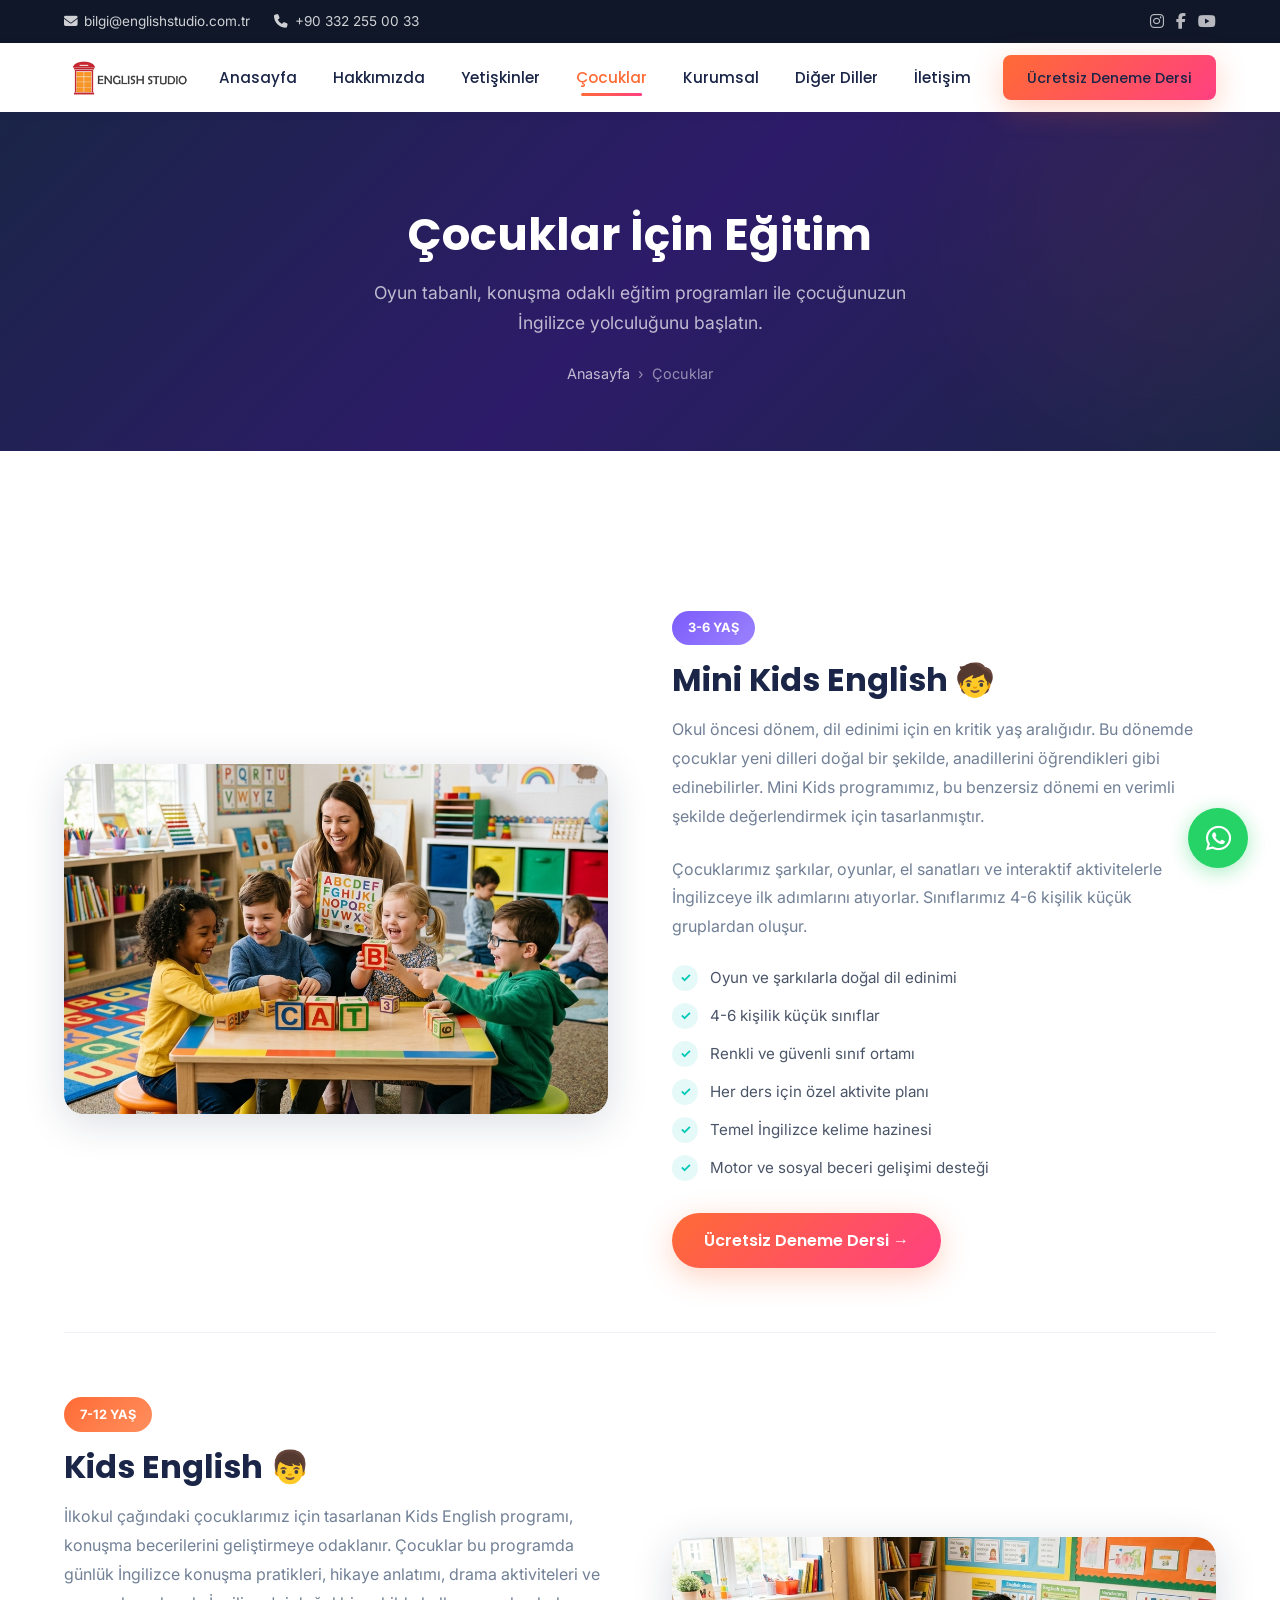
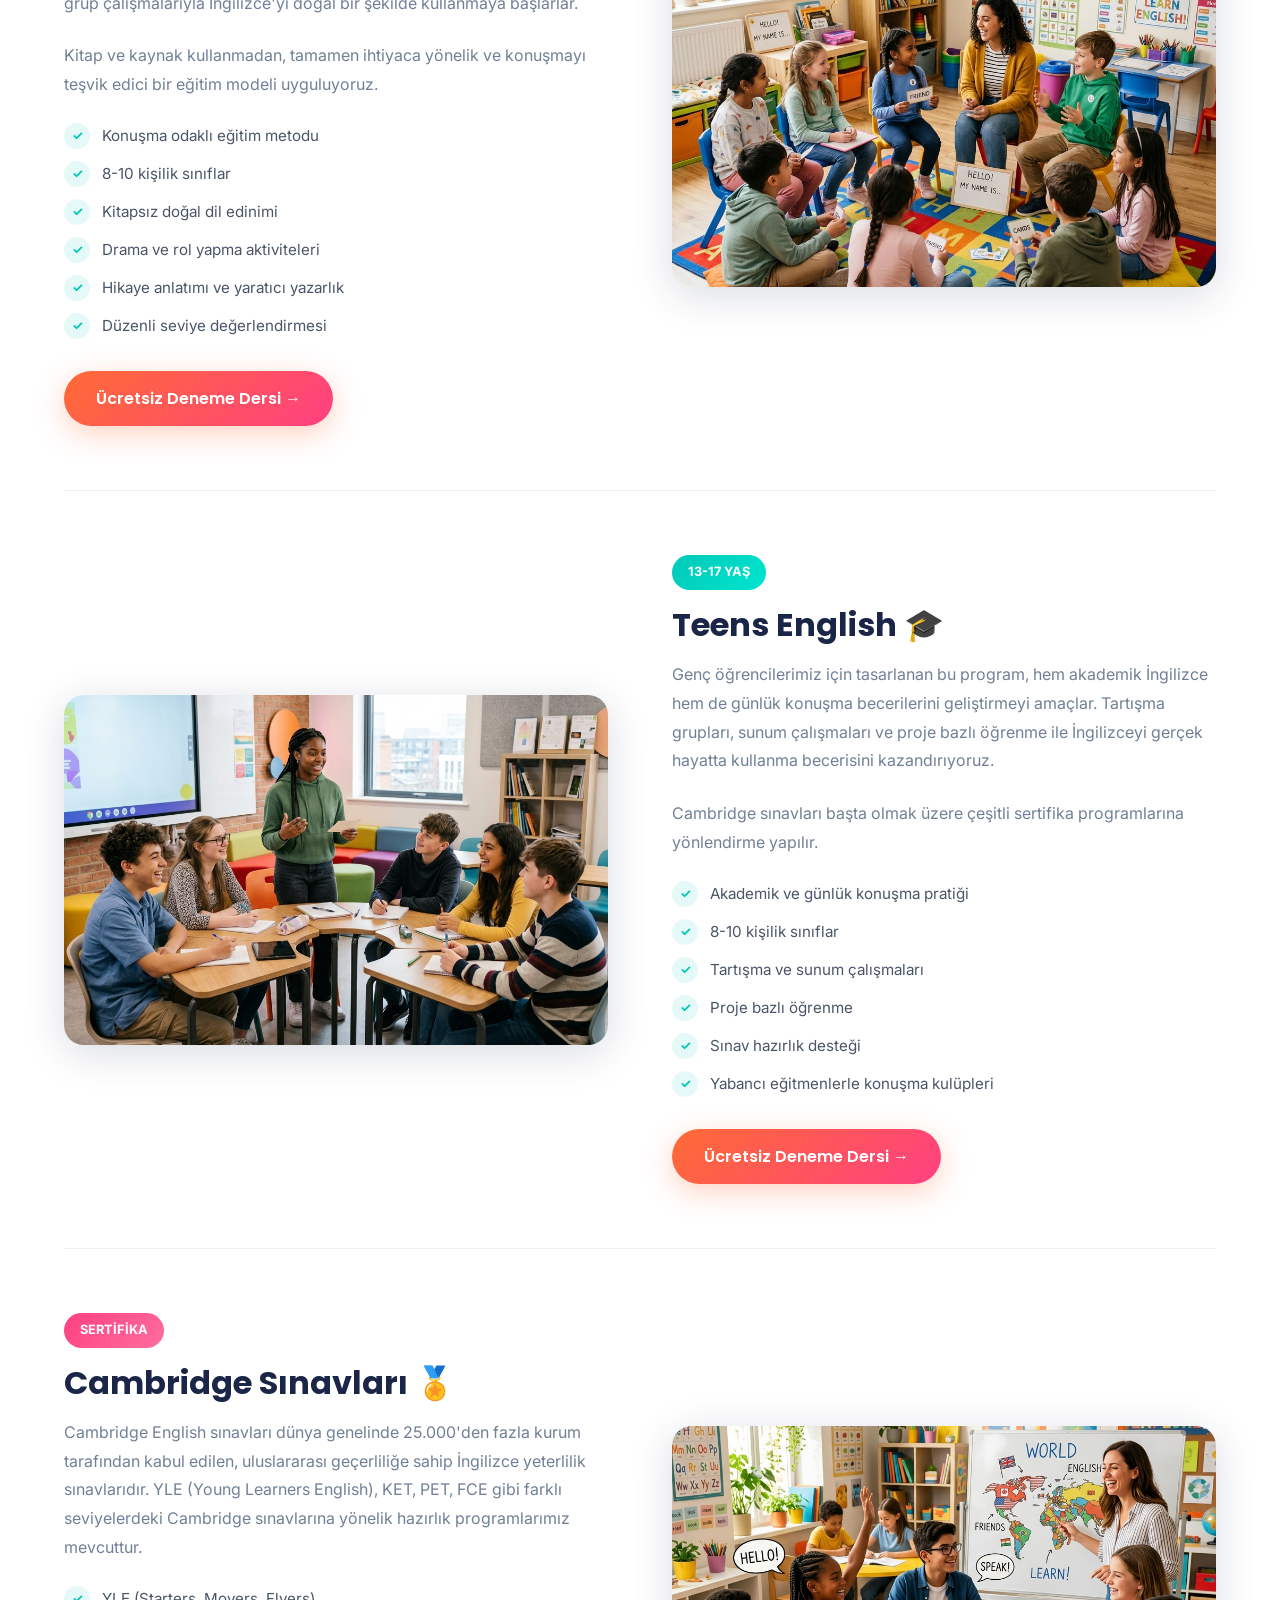
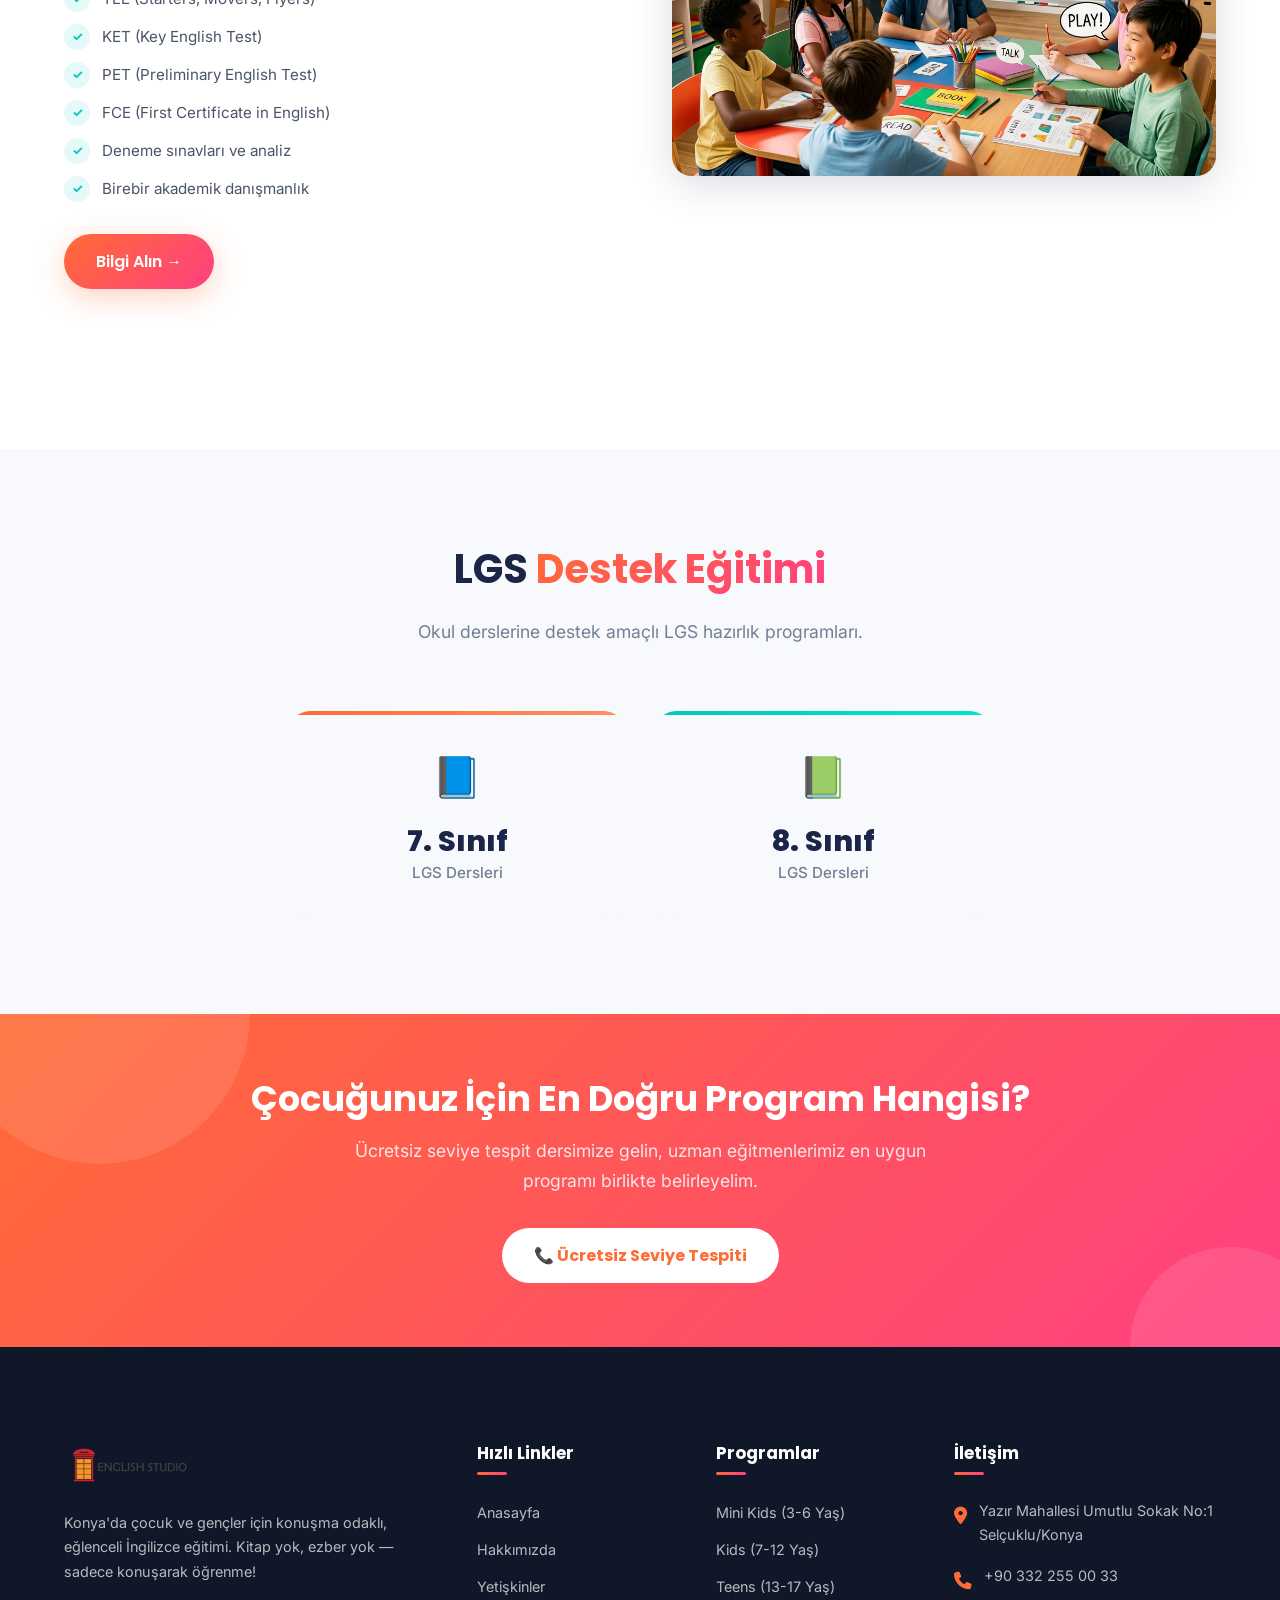
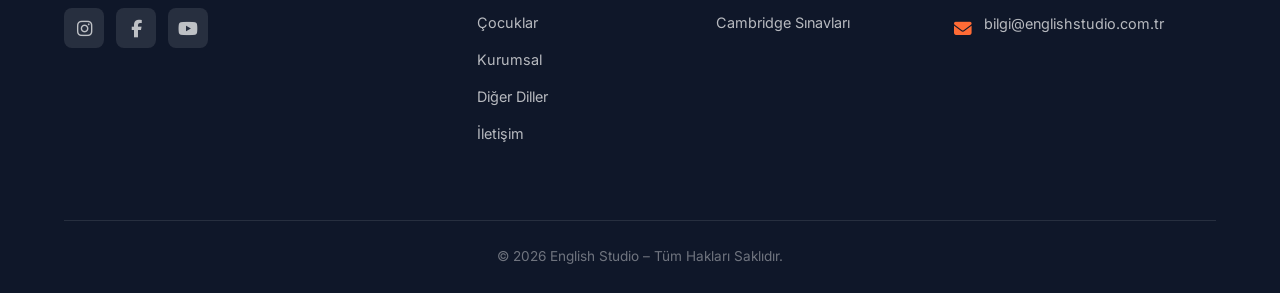
==== cocuklar.html @ 94b9f96e "Add files via upload" ====
﻿<!DOCTYPE html>
<html lang="tr">
<head>
  <meta charset="UTF-8">
  <meta name="viewport" content="width=device-width, initial-scale=1.0">
  <title>Çocuklar İçin Eğitim – English Studio Konya</title>
  <meta name="description" content="English Studio Konya çocuklar için İngilizce eğitim programları. 3-6 yaş okul öncesi, 7-12 yaş çocuk, 13-17 yaş genç İngilizce kursları, Cambridge sınav hazırlık ve LGS destek eğitimi.">
  <meta name="keywords" content="çocuklar için İngilizce Konya, çocuk İngilizce kursu, okul öncesi İngilizce, genç İngilizce eğitimi, Cambridge sınavları Konya, LGS İngilizce">
  <meta property="og:title" content="Çocuklar İçin Eğitim – English Studio Konya">
  <meta property="og:description" content="Oyun tabanlı, konuşma odaklı eğitim programları ile çocuğunuzun İngilizce yolculuğunu başlatın.">
  <meta property="og:type" content="website">
  <link rel="stylesheet" href="style.css">
  <link rel="stylesheet" href="https://cdnjs.cloudflare.com/ajax/libs/font-awesome/6.5.1/css/all.min.css">
</head>
<body>

  <!-- Top Bar -->
  <div class="top-bar">
    <div class="container">
      <div class="top-bar-left">
        <a href="mailto:bilgi@englishstudio.com.tr"><i class="fas fa-envelope"></i> bilgi@englishstudio.com.tr</a>
        <a href="tel:+903322550033"><i class="fas fa-phone"></i> +90 332 255 00 33</a>
      </div>
      <div class="top-bar-social">
        <a href="https://www.instagram.com/englishstudio_konya/" target="_blank" aria-label="Instagram"><i class="fab fa-instagram"></i></a>
        <a href="https://www.facebook.com/englishstudiokonya" target="_blank" aria-label="Facebook"><i class="fab fa-facebook-f"></i></a>
        <a href="https://www.youtube.com/channel/UCMOJw0K4Q54VgSLETgDLJhQ" target="_blank" aria-label="YouTube"><i class="fab fa-youtube"></i></a>
      </div>
    </div>
  </div>

  <!-- Header -->
  <header class="header" id="header">
    <div class="container">
      <nav class="nav">
        <a href="index.html" class="logo">
          <img src="images/logo.png" alt="English Studio Logo" class="logo-icon">
          <div class="logo-text">
            <span class="brand">English Studio</span>
            <span class="tagline">Language Academy</span>
          </div>
        </a>

        <div class="nav-links" id="navLinks">
          <a href="index.html">Anasayfa</a>
          <a href="hakkimizda.html">Hakkımızda</a>
          <a href="yetiskinler.html">Yetişkinler</a>
          <a href="cocuklar.html" class="active">Çocuklar</a>
          <a href="kurumsal.html">Kurumsal</a><a href="diger-diller.html">Diğer Diller</a><a href="iletisim.html">İletişim</a>
          <div class="nav-cta">
            <a href="iletisim.html" class="btn btn-primary btn-small">Ücretsiz Deneme Dersi</a>
          </div>
        </div>

        <div class="hamburger" id="hamburger">
          <span></span>
          <span></span>
          <span></span>
        </div>
      </nav>
    </div>
  </header>

  <!-- Mobile Menu Overlay -->
  <div class="mobile-menu-overlay" id="mobileOverlay"></div>

  <!-- Page Header -->
  <section class="page-header">
    <div class="container">
      <h1>Çocuklar İçin Eğitim</h1>
      <p>Oyun tabanlı, konuşma odaklı eğitim programları ile çocuğunuzun İngilizce yolculuğunu başlatın.</p>
      <div class="breadcrumb">
        <a href="index.html">Anasayfa</a>
        <span>›</span>
        <span>Çocuklar</span>
      </div>
    </div>
  </section>

  <!-- Programs Detail Section -->
  <section class="section">
    <div class="container">

      <!-- Program 1: Mini Kids 3-6 Yaş -->
      <div class="program-detail" id="mini-kids">
        <div class="program-detail-image reveal-left">
          <img src="images/kids.png" alt="Okul öncesi İngilizce eğitimi 3-6 yaş" loading="lazy">
        </div>
        <div class="program-detail-content reveal-right">
          <span class="age-badge badge-purple">3-6 YAŞ</span>
          <h2>Mini Kids English 🧒</h2>
          <p>
            Okul öncesi dönem, dil edinimi için en kritik yaş aralığıdır. Bu dönemde çocuklar yeni dilleri 
            doğal bir şekilde, anadillerini öğrendikleri gibi edinebilirler. Mini Kids programımız, bu benzersiz 
            dönemi en verimli şekilde değerlendirmek için tasarlanmıştır.
          </p>
          <p>
            Çocuklarımız şarkılar, oyunlar, el sanatları ve interaktif aktivitelerle İngilizceye ilk adımlarını 
            atıyorlar. Sınıflarımız 4-6 kişilik küçük gruplardan oluşur.
          </p>
          <ul class="program-features-list">
            <li>Oyun ve şarkılarla doğal dil edinimi</li>
            <li>4-6 kişilik küçük sınıflar</li>
            <li>Renkli ve güvenli sınıf ortamı</li>
            <li>Her ders için özel aktivite planı</li>
            <li>Temel İngilizce kelime hazinesi</li>
            <li>Motor ve sosyal beceri gelişimi desteği</li>
          </ul>
          <a href="iletisim.html" class="btn btn-primary">Ücretsiz Deneme Dersi →</a>
        </div>
      </div>

      <!-- Program 2: Kids 7-12 Yaş (reversed) -->
      <div class="program-detail" id="kids">
        <div class="program-detail-image reveal-left">
          <img src="images/about.png" alt="Çocuklar için İngilizce eğitimi 7-12 yaş" loading="lazy">
        </div>
        <div class="program-detail-content reveal-right">
          <span class="age-badge badge-orange">7-12 YAŞ</span>
          <h2>Kids English 👦</h2>
          <p>
            İlkokul çağındaki çocuklarımız için tasarlanan Kids English programı, konuşma becerilerini 
            geliştirmeye odaklanır. Çocuklar bu programda günlük İngilizce konuşma pratikleri, hikaye anlatımı, 
            drama aktiviteleri ve grup çalışmalarıyla İngilizce'yi doğal bir şekilde kullanmaya başlarlar.
          </p>
          <p>
            Kitap ve kaynak kullanmadan, tamamen ihtiyaca yönelik ve konuşmayı teşvik edici bir eğitim modeli 
            uyguluyoruz.
          </p>
          <ul class="program-features-list">
            <li>Konuşma odaklı eğitim metodu</li>
            <li>8-10 kişilik sınıflar</li>
            <li>Kitapsız doğal dil edinimi</li>
            <li>Drama ve rol yapma aktiviteleri</li>
            <li>Hikaye anlatımı ve yaratıcı yazarlık</li>
            <li>Düzenli seviye değerlendirmesi</li>
          </ul>
          <a href="iletisim.html" class="btn btn-primary">Ücretsiz Deneme Dersi →</a>
        </div>
      </div>

      <!-- Program 3: Teens 13-17 Yaş -->
      <div class="program-detail" id="teens">
        <div class="program-detail-image reveal-left">
          <img src="images/teens.png" alt="Gençler için İngilizce eğitimi 13-17 yaş" loading="lazy">
        </div>
        <div class="program-detail-content reveal-right">
          <span class="age-badge badge-turquoise">13-17 YAŞ</span>
          <h2>Teens English 🎓</h2>
          <p>
            Genç öğrencilerimiz için tasarlanan bu program, hem akademik İngilizce hem de günlük konuşma 
            becerilerini geliştirmeyi amaçlar. Tartışma grupları, sunum çalışmaları ve proje bazlı öğrenme 
            ile İngilizceyi gerçek hayatta kullanma becerisini kazandırıyoruz.
          </p>
          <p>
            Cambridge sınavları başta olmak üzere çeşitli sertifika programlarına yönlendirme yapılır.
          </p>
          <ul class="program-features-list">
            <li>Akademik ve günlük konuşma pratiği</li>
            <li>8-10 kişilik sınıflar</li>
            <li>Tartışma ve sunum çalışmaları</li>
            <li>Proje bazlı öğrenme</li>
            <li>Sınav hazırlık desteği</li>
            <li>Yabancı eğitmenlerle konuşma kulüpleri</li>
          </ul>
          <a href="iletisim.html" class="btn btn-primary">Ücretsiz Deneme Dersi →</a>
        </div>
      </div>

      <!-- Program 4: Cambridge Sınavları (reversed) -->
      <div class="program-detail" id="cambridge">
        <div class="program-detail-image reveal-left">
          <img src="images/hero.png" alt="Cambridge sınavlarına hazırlık" loading="lazy">
        </div>
        <div class="program-detail-content reveal-right">
          <span class="age-badge badge-pink">SERTİFİKA</span>
          <h2>Cambridge Sınavları 🏅</h2>
          <p>
            Cambridge English sınavları dünya genelinde 25.000'den fazla kurum tarafından kabul edilen, 
            uluslararası geçerliliğe sahip İngilizce yeterlilik sınavlarıdır. YLE (Young Learners English), 
            KET, PET, FCE gibi farklı seviyelerdeki Cambridge sınavlarına yönelik hazırlık programlarımız mevcuttur.
          </p>
          <ul class="program-features-list">
            <li>YLE (Starters, Movers, Flyers)</li>
            <li>KET (Key English Test)</li>
            <li>PET (Preliminary English Test)</li>
            <li>FCE (First Certificate in English)</li>
            <li>Deneme sınavları ve analiz</li>
            <li>Birebir akademik danışmanlık</li>
          </ul>
          <a href="iletisim.html" class="btn btn-primary">Bilgi Alın →</a>
        </div>
      </div>

    </div>
  </section>

  <!-- LGS Destek Eğitimi Section -->
  <section class="section" style="background: var(--color-off-white);">
    <div class="container">
      <h2 class="section-title reveal">LGS <span>Destek Eğitimi</span></h2>
      <p class="section-subtitle reveal">Okul derslerine destek amaçlı LGS hazırlık programları.</p>

      <div class="stats-grid" style="grid-template-columns: repeat(2, 1fr); max-width: 700px; margin: 0 auto;">
        <div class="stat-card reveal">
          <div class="stat-icon">📘</div>
          <div class="stat-number" style="font-size: 1.8rem;">7. Sınıf</div>
          <div class="stat-label">LGS Dersleri</div>
        </div>
        <div class="stat-card reveal">
          <div class="stat-icon">📗</div>
          <div class="stat-number" style="font-size: 1.8rem;">8. Sınıf</div>
          <div class="stat-label">LGS Dersleri</div>
        </div>
      </div>
    </div>
  </section>

  <!-- CTA Band -->
  <section class="cta-band">
    <div class="container">
      <h2>Çocuğunuz İçin En Doğru Program <strong>Hangisi?</strong></h2>
      <p>Ücretsiz seviye tespit dersimize gelin, uzman eğitmenlerimiz en uygun programı birlikte belirleyelim.</p>
      <a href="iletisim.html" class="btn">📞 Ücretsiz Seviye Tespiti</a>
    </div>
  </section>

  <!-- Footer -->
  <footer class="footer">
    <div class="container">
      <div class="footer-grid">
        <div class="footer-about">
          <a href="index.html" class="logo">
            <img src="images/logo.png" alt="English Studio Logo" class="logo-icon">
            <div class="logo-text">
              <span class="brand">English Studio</span>
              <span class="tagline">Language Academy</span>
            </div>
          </a>
          <p>Konya'da çocuk ve gençler için konuşma odaklı, eğlenceli İngilizce eğitimi. Kitap yok, ezber yok — sadece konuşarak öğrenme!</p>
          <div class="footer-social">
            <a href="https://www.instagram.com/englishstudio_konya/" target="_blank" aria-label="Instagram"><i class="fab fa-instagram"></i></a>
            <a href="https://www.facebook.com/englishstudiokonya" target="_blank" aria-label="Facebook"><i class="fab fa-facebook-f"></i></a>
            <a href="https://www.youtube.com/channel/UCMOJw0K4Q54VgSLETgDLJhQ" target="_blank" aria-label="YouTube"><i class="fab fa-youtube"></i></a>
          </div>
        </div>

        <div>
          <h4>Hızlı Linkler</h4>
          <ul class="footer-links">
            <li><a href="index.html">Anasayfa</a></li>
            <li><a href="hakkimizda.html">Hakkımızda</a></li>
            <li><a href="yetiskinler.html">Yetişkinler</a></li>
            <li><a href="cocuklar.html">Çocuklar</a></li>
            <li><a href="kurumsal.html">Kurumsal</a></li><li><a href="diger-diller.html">Diğer Diller</a></li><li><a href="iletisim.html">İletişim</a></li>
          </ul>
        </div>

        <div>
          <h4>Programlar</h4>
          <ul class="footer-links">
            <li><a href="#mini-kids">Mini Kids (3-6 Yaş)</a></li>
            <li><a href="#kids">Kids (7-12 Yaş)</a></li>
            <li><a href="#teens">Teens (13-17 Yaş)</a></li>
            <li><a href="#cambridge">Cambridge Sınavları</a></li>
          </ul>
        </div>

        <div>
          <h4>İletişim</h4>
          <div class="footer-contact-item">
            <span class="icon"><i class="fas fa-map-marker-alt"></i></span>
            <span>Yazır Mahallesi Umutlu Sokak No:1 Selçuklu/Konya</span>
          </div>
          <div class="footer-contact-item">
            <span class="icon"><i class="fas fa-phone"></i></span>
            <a href="tel:+903322550033">+90 332 255 00 33</a>
          </div>
          <div class="footer-contact-item">
            <span class="icon"><i class="fas fa-envelope"></i></span>
            <a href="mailto:bilgi@englishstudio.com.tr">bilgi@englishstudio.com.tr</a>
          </div>
        </div>
      </div>

      <div class="footer-bottom">
        <p>© 2026 English Studio – Tüm Hakları Saklıdır.</p>
      </div>
    </div>
  </footer>

  <!-- WhatsApp Float Button -->
  <a href="https://wa.me/903322550033?text=Merhaba,%20İngilizce%20kursları%20hakkında%20bilgi%20almak%20istiyorum." class="whatsapp-float" target="_blank" aria-label="WhatsApp ile iletişim">
    <i class="fab fa-whatsapp"></i>
  </a>

  <script src="script.js"></script>
</body>
</html>
---- style.css ----
/* ========================================
   ENGLISH STUDIO - DESIGN SYSTEM
   ======================================== */

/* ---------- Google Fonts ---------- */
@import url('https://fonts.googleapis.com/css2?family=Poppins:wght@300;400;500;600;700;800;900&family=Inter:wght@300;400;500;600;700&display=swap');

/* ---------- CSS Custom Properties ---------- */
:root {
  /* Primary Colors */
  --color-primary: #1a2547;
  --color-primary-light: #253565;
  --color-primary-dark: #0F1729;

  /* Accent Colors */
  --color-orange: #FF6B35;
  --color-orange-light: #FF8F5E;
  --color-turquoise: #00C9B7;
  --color-turquoise-light: #33D4C5;
  --color-purple: #7C5CFC;
  --color-purple-light: #9B82FD;
  --color-pink: #FF4081;
  --color-pink-light: #FF6E9E;
  --color-yellow: #FFD93D;
  --color-green: #4CAF50;

  /* Neutrals */
  --color-white: #ffffff;
  --color-off-white: #F8F9FC;
  --color-light-gray: #EEF0F6;
  --color-gray: #9BA3B5;
  --color-dark-gray: #4A5568;
  --color-text: #2D3748;
  --color-text-light: #718096;

  /* Gradients */
  --gradient-hero: linear-gradient(135deg, #1a2547 0%, #2d1b69 50%, #1a2547 100%);
  --gradient-orange: linear-gradient(135deg, #FF6B35, #FF8F5E);
  --gradient-turquoise: linear-gradient(135deg, #00C9B7, #00E5D0);
  --gradient-purple: linear-gradient(135deg, #7C5CFC, #9B82FD);
  --gradient-pink: linear-gradient(135deg, #FF4081, #FF6E9E);
  --gradient-dark: linear-gradient(135deg, #0F1729 0%, #1a2547 100%);
  --gradient-cta: linear-gradient(135deg, #FF6B35 0%, #FF4081 100%);

  /* Typography */
  --font-heading: 'Poppins', sans-serif;
  --font-body: 'Inter', sans-serif;

  /* Spacing */
  --spacing-xs: 0.25rem;
  --spacing-sm: 0.5rem;
  --spacing-md: 1rem;
  --spacing-lg: 1.5rem;
  --spacing-xl: 2rem;
  --spacing-2xl: 3rem;
  --spacing-3xl: 4rem;
  --spacing-4xl: 6rem;

  /* Border Radius */
  --radius-sm: 8px;
  --radius-md: 12px;
  --radius-lg: 20px;
  --radius-xl: 30px;
  --radius-full: 50%;

  /* Shadows */
  --shadow-sm: 0 2px 8px rgba(26, 37, 71, 0.08);
  --shadow-md: 0 4px 20px rgba(26, 37, 71, 0.12);
  --shadow-lg: 0 8px 40px rgba(26, 37, 71, 0.16);
  --shadow-xl: 0 16px 60px rgba(26, 37, 71, 0.20);
  --shadow-glow-orange: 0 8px 30px rgba(255, 107, 53, 0.3);
  --shadow-glow-turquoise: 0 8px 30px rgba(0, 201, 183, 0.3);
  --shadow-glow-purple: 0 8px 30px rgba(124, 92, 252, 0.3);

  /* Transitions */
  --transition-fast: 0.2s ease;
  --transition-normal: 0.3s ease;
  --transition-slow: 0.5s ease;
  --transition-bounce: 0.4s cubic-bezier(0.175, 0.885, 0.32, 1.275);

  /* Container */
  --container-max: 1200px;
  --container-padding: 1.5rem;
}

/* ---------- Reset & Base ---------- */
*,
*::before,
*::after {
  margin: 0;
  padding: 0;
  box-sizing: border-box;
}

html {
  scroll-behavior: smooth;
  font-size: 16px;
}

body {
  font-family: var(--font-body);
  color: var(--color-text);
  background-color: var(--color-white);
  line-height: 1.7;
  overflow-x: hidden;
  -webkit-font-smoothing: antialiased;
  -moz-osx-font-smoothing: grayscale;
}

a {
  text-decoration: none;
  color: inherit;
  transition: var(--transition-normal);
}

img {
  max-width: 100%;
  height: auto;
  display: block;
}

ul, ol {
  list-style: none;
}

button, input, textarea, select {
  font-family: inherit;
  font-size: inherit;
  border: none;
  outline: none;
}

button {
  cursor: pointer;
}

h1, h2, h3, h4, h5, h6 {
  font-family: var(--font-heading);
  font-weight: 700;
  line-height: 1.2;
  color: var(--color-primary);
}

/* ---------- Utility Classes ---------- */
.container {
  max-width: var(--container-max);
  margin: 0 auto;
  padding: 0 var(--container-padding);
}

.section {
  padding: var(--spacing-4xl) 0;
}

.section-title {
  font-size: 2.5rem;
  text-align: center;
  margin-bottom: var(--spacing-lg);
  position: relative;
}

.section-title span {
  background: var(--gradient-cta);
  -webkit-background-clip: text;
  -webkit-text-fill-color: transparent;
  background-clip: text;
}

.section-subtitle {
  text-align: center;
  color: var(--color-text-light);
  font-size: 1.1rem;
  max-width: 600px;
  margin: 0 auto var(--spacing-3xl);
}

.btn {
  display: inline-flex;
  align-items: center;
  justify-content: center;
  gap: 0.5rem;
  padding: 0.875rem 2rem;
  border-radius: var(--radius-xl);
  font-family: var(--font-heading);
  font-weight: 600;
  font-size: 1rem;
  transition: var(--transition-normal);
  position: relative;
  overflow: hidden;
  z-index: 1;
}

.btn::before {
  content: '';
  position: absolute;
  top: 0;
  left: 0;
  width: 100%;
  height: 100%;
  background: linear-gradient(135deg, rgba(255,255,255,0.15), rgba(255,255,255,0));
  opacity: 0;
  transition: var(--transition-normal);
  z-index: -1;
}

.btn:hover::before {
  opacity: 1;
}

.btn-primary {
  background: var(--gradient-cta);
  color: var(--color-white);
  box-shadow: var(--shadow-glow-orange);
}

.btn-primary:hover {
  transform: translateY(-3px);
  box-shadow: 0 12px 35px rgba(255, 107, 53, 0.4);
}

.btn-secondary {
  background: transparent;
  color: var(--color-white);
  border: 2px solid rgba(255, 255, 255, 0.4);
  backdrop-filter: blur(10px);
}

.btn-secondary:hover {
  background: rgba(255, 255, 255, 0.15);
  border-color: rgba(255, 255, 255, 0.7);
  transform: translateY(-3px);
}

.btn-outline {
  background: transparent;
  color: var(--color-orange);
  border: 2px solid var(--color-orange);
}

.btn-outline:hover {
  background: var(--color-orange);
  color: var(--color-white);
  transform: translateY(-3px);
  box-shadow: var(--shadow-glow-orange);
}

.btn-small {
  padding: 0.6rem 1.4rem;
  font-size: 0.9rem;
}

/* ---------- TOP BAR ---------- */
.top-bar {
  background: var(--color-primary-dark);
  padding: 0.5rem 0;
  font-size: 0.85rem;
  color: rgba(255, 255, 255, 0.8);
}

.top-bar .container {
  display: flex;
  justify-content: space-between;
  align-items: center;
  flex-wrap: wrap;
  gap: 0.5rem;
}

.top-bar-left {
  display: flex;
  align-items: center;
  gap: 1.5rem;
}

.top-bar-left a {
  color: rgba(255, 255, 255, 0.8);
  display: flex;
  align-items: center;
  gap: 0.4rem;
}

.top-bar-left a:hover {
  color: var(--color-orange);
}

.top-bar-social {
  display: flex;
  gap: 0.75rem;
}

.top-bar-social a {
  color: rgba(255, 255, 255, 0.7);
  font-size: 1rem;
  transition: var(--transition-fast);
}

.top-bar-social a:hover {
  color: var(--color-orange);
  transform: scale(1.15);
}

/* ---------- HEADER / NAVBAR ---------- */
.header {
  position: sticky;
  top: 0;
  z-index: 1000;
  background: rgba(255, 255, 255, 0.95);
  backdrop-filter: blur(20px);
  -webkit-backdrop-filter: blur(20px);
  box-shadow: var(--shadow-sm);
  transition: var(--transition-normal);
}

.header.scrolled {
  box-shadow: var(--shadow-md);
}

.nav {
  display: flex;
  justify-content: space-between;
  align-items: center;
  padding: 0.75rem 0;
}

.logo {
  display: flex;
  align-items: center;
  gap: 0.6rem;
  text-decoration: none;
}

.logo-icon {
  height: 64px;
  width: auto;
  object-fit: contain;
  display: block;
  margin: -10px 0;
}

.logo-text {
  display: none;
}

.logo-text .brand {
  font-family: var(--font-heading);
  font-weight: 800;
  font-size: 1.3rem;
  color: var(--color-primary);
  line-height: 1.1;
}

.logo-text .tagline {
  font-size: 0.7rem;
  color: var(--color-orange);
  font-weight: 600;
  text-transform: uppercase;
  letter-spacing: 1px;
}

.nav-links {
  display: flex;
  align-items: center;
  gap: 0.25rem;
}

.nav-links a {
  padding: 0.6rem 1rem;
  font-family: var(--font-heading);
  font-weight: 500;
  font-size: 0.95rem;
  color: var(--color-primary);
  border-radius: var(--radius-sm);
  transition: var(--transition-normal);
  position: relative;
}

.nav-links a::after {
  content: '';
  position: absolute;
  bottom: 4px;
  left: 50%;
  width: 0;
  height: 3px;
  background: var(--gradient-cta);
  border-radius: 2px;
  transition: var(--transition-normal);
  transform: translateX(-50%);
}

.nav-links a:hover::after,
.nav-links a.active::after {
  width: 60%;
}

.nav-links a:hover {
  color: var(--color-orange);
}

.nav-links a.active {
  color: var(--color-orange);
}

.nav-cta {
  margin-left: 0.75rem;
}

.nav-cta .btn {
  padding: 0.65rem 1.5rem;
  font-size: 0.9rem;
}

/* Hamburger */
.hamburger {
  display: none;
  flex-direction: column;
  gap: 5px;
  cursor: pointer;
  padding: 5px;
  z-index: 1001;
}

.hamburger span {
  width: 28px;
  height: 3px;
  background: var(--color-primary);
  border-radius: 3px;
  transition: var(--transition-normal);
}

.hamburger.active span:nth-child(1) {
  transform: rotate(45deg) translate(5px, 6px);
}

.hamburger.active span:nth-child(2) {
  opacity: 0;
}

.hamburger.active span:nth-child(3) {
  transform: rotate(-45deg) translate(5px, -6px);
}

/* Mobile menu overlay */
.mobile-menu-overlay {
  display: none;
  position: fixed;
  top: 0;
  left: 0;
  width: 100%;
  height: 100%;
  background: rgba(15, 23, 41, 0.5);
  z-index: 998;
  opacity: 0;
  transition: var(--transition-normal);
}

.mobile-menu-overlay.active {
  opacity: 1;
}

/* ---------- QUICK CONTACT BAR (Biz Size Ulaşalım) ---------- */
.quick-contact {
  background: var(--gradient-cta);
  padding: 1.25rem 0;
  position: relative;
  overflow: hidden;
}

.quick-contact::before {
  content: '';
  position: absolute;
  top: -50%;
  right: -10%;
  width: 300px;
  height: 300px;
  background: rgba(255, 255, 255, 0.08);
  border-radius: 50%;
}

.quick-contact::after {
  content: '';
  position: absolute;
  bottom: -30%;
  left: -5%;
  width: 200px;
  height: 200px;
  background: rgba(255, 255, 255, 0.06);
  border-radius: 50%;
}

.quick-contact .container {
  display: flex;
  align-items: center;
  gap: 1.5rem;
  position: relative;
  z-index: 1;
  flex-wrap: wrap;
}

.quick-contact-text {
  display: flex;
  align-items: center;
  gap: 0.75rem;
  color: white;
  flex-shrink: 0;
}

.quick-contact-text .icon {
  font-size: 1.5rem;
  animation: phone-ring 1.5s ease-in-out infinite;
}

.quick-contact-text h3 {
  color: white;
  font-size: 1.1rem;
  font-weight: 700;
  white-space: nowrap;
}

.quick-contact-text p {
  color: rgba(255, 255, 255, 0.85);
  font-size: 0.85rem;
}

.quick-contact-form {
  display: flex;
  align-items: center;
  gap: 0.75rem;
  flex: 1;
  flex-wrap: wrap;
}

.quick-contact-form input {
  padding: 0.7rem 1.2rem;
  border-radius: var(--radius-xl);
  background: rgba(255, 255, 255, 0.2);
  border: 2px solid rgba(255, 255, 255, 0.3);
  color: white;
  font-size: 0.9rem;
  flex: 1;
  min-width: 150px;
  backdrop-filter: blur(10px);
  transition: var(--transition-normal);
}

.quick-contact-form input::placeholder {
  color: rgba(255, 255, 255, 0.7);
}

.quick-contact-form input:focus {
  border-color: white;
  background: rgba(255, 255, 255, 0.3);
}

.quick-contact-form .btn-quick {
  padding: 0.7rem 1.8rem;
  background: white;
  color: var(--color-orange);
  border-radius: var(--radius-xl);
  font-family: var(--font-heading);
  font-weight: 700;
  font-size: 0.9rem;
  cursor: pointer;
  transition: var(--transition-normal);
  white-space: nowrap;
  border: none;
}

.quick-contact-form .btn-quick:hover {
  background: var(--color-primary);
  color: white;
  transform: translateY(-2px);
  box-shadow: 0 8px 25px rgba(0, 0, 0, 0.2);
}

@keyframes phone-ring {
  0%, 100% { transform: rotate(0deg); }
  15% { transform: rotate(15deg); }
  30% { transform: rotate(-15deg); }
  45% { transform: rotate(10deg); }
  60% { transform: rotate(-10deg); }
  75% { transform: rotate(0deg); }
}

/* ---------- HERO SECTION ---------- */
.hero {
  background: var(--gradient-hero);
  min-height: 85vh;
  display: flex;
  align-items: center;
  position: relative;
  overflow: hidden;
  padding: var(--spacing-3xl) 0;
}

.hero-bg-shapes {
  position: absolute;
  top: 0;
  left: 0;
  width: 100%;
  height: 100%;
  pointer-events: none;
}

.blob {
  position: absolute;
  border-radius: 50%;
  opacity: 0.1;
  filter: blur(40px);
}

.blob-1 {
  width: 400px;
  height: 400px;
  background: var(--color-orange);
  top: -100px;
  right: -100px;
  animation: blob-float 8s ease-in-out infinite;
}

.blob-2 {
  width: 300px;
  height: 300px;
  background: var(--color-turquoise);
  bottom: -50px;
  left: -50px;
  animation: blob-float 10s ease-in-out infinite reverse;
}

.blob-3 {
  width: 200px;
  height: 200px;
  background: var(--color-purple);
  top: 40%;
  left: 30%;
  animation: blob-float 12s ease-in-out infinite;
}

@keyframes blob-float {
  0%, 100% { transform: translate(0, 0) scale(1); }
  33% { transform: translate(30px, -30px) scale(1.1); }
  66% { transform: translate(-20px, 20px) scale(0.9); }
}

.hero .container {
  display: grid;
  grid-template-columns: 1fr 1fr;
  gap: var(--spacing-3xl);
  align-items: center;
  position: relative;
  z-index: 1;
}

.hero-content {
  color: white;
}

.hero-badge {
  display: inline-flex;
  align-items: center;
  gap: 0.5rem;
  padding: 0.5rem 1.2rem;
  background: rgba(255, 255, 255, 0.1);
  border: 1px solid rgba(255, 255, 255, 0.2);
  border-radius: var(--radius-xl);
  font-size: 0.85rem;
  color: var(--color-yellow);
  font-weight: 500;
  margin-bottom: var(--spacing-lg);
  backdrop-filter: blur(10px);
}

.hero-title {
  font-size: 3.2rem;
  color: white;
  line-height: 1.15;
  margin-bottom: var(--spacing-lg);
}

.hero-title .highlight {
  background: var(--gradient-cta);
  -webkit-background-clip: text;
  -webkit-text-fill-color: transparent;
  background-clip: text;
}

.hero-description {
  font-size: 1.15rem;
  color: rgba(255, 255, 255, 0.8);
  margin-bottom: var(--spacing-xl);
  max-width: 520px;
  line-height: 1.8;
}

.hero-buttons {
  display: flex;
  gap: var(--spacing-md);
  flex-wrap: wrap;
}

.hero-stats-row {
  display: flex;
  gap: var(--spacing-xl);
  margin-top: var(--spacing-2xl);
  padding-top: var(--spacing-xl);
  border-top: 1px solid rgba(255, 255, 255, 0.15);
}

.hero-stat {
  text-align: center;
}

.hero-stat .number {
  font-family: var(--font-heading);
  font-size: 1.8rem;
  font-weight: 800;
  color: var(--color-orange);
}

.hero-stat .label {
  font-size: 0.8rem;
  color: rgba(255, 255, 255, 0.6);
  margin-top: 0.2rem;
}

.hero-image {
  position: relative;
}

.hero-image img {
  border-radius: var(--radius-lg);
  box-shadow: var(--shadow-xl);
  width: 100%;
  object-fit: cover;
}

.hero-image::before {
  content: '';
  position: absolute;
  top: -15px;
  right: -15px;
  width: 100%;
  height: 100%;
  border: 3px solid var(--color-orange);
  border-radius: var(--radius-lg);
  z-index: -1;
  opacity: 0.3;
}

/* Floating words */
.floating-words {
  position: absolute;
  top: 0;
  left: 0;
  width: 100%;
  height: 100%;
  pointer-events: none;
  z-index: 0;
}

.floating-word {
  position: absolute;
  font-family: var(--font-heading);
  font-weight: 700;
  opacity: 0.07;
  color: white;
  animation: float-word 20s linear infinite;
}

@keyframes float-word {
  0% { transform: translateY(100vh) rotate(0deg); opacity: 0; }
  10% { opacity: 0.07; }
  90% { opacity: 0.07; }
  100% { transform: translateY(-100px) rotate(360deg); opacity: 0; }
}

/* ---------- STATS BAND ---------- */
.stats-band {
  background: var(--color-white);
  padding: var(--spacing-3xl) 0;
  position: relative;
  z-index: 2;
}

.stats-grid {
  display: grid;
  grid-template-columns: repeat(4, 1fr);
  gap: var(--spacing-xl);
}

.stat-card {
  text-align: center;
  padding: var(--spacing-xl);
  border-radius: var(--radius-lg);
  background: var(--color-off-white);
  transition: var(--transition-normal);
  position: relative;
  overflow: hidden;
}

.stat-card::before {
  content: '';
  position: absolute;
  top: 0;
  left: 0;
  width: 100%;
  height: 4px;
  border-radius: 4px 4px 0 0;
}

.stat-card:nth-child(1)::before { background: var(--gradient-orange); }
.stat-card:nth-child(2)::before { background: var(--gradient-turquoise); }
.stat-card:nth-child(3)::before { background: var(--gradient-purple); }
.stat-card:nth-child(4)::before { background: var(--gradient-pink); }

.stat-card:hover {
  transform: translateY(-5px);
  box-shadow: var(--shadow-lg);
}

.stat-icon {
  font-size: 2.5rem;
  margin-bottom: var(--spacing-md);
}

.stat-number {
  font-family: var(--font-heading);
  font-size: 2.8rem;
  font-weight: 800;
  color: var(--color-primary);
  line-height: 1;
}

.stat-label {
  color: var(--color-text-light);
  font-size: 0.95rem;
  margin-top: var(--spacing-xs);
  font-weight: 500;
}

/* ---------- PROGRAMS SECTION ---------- */
.programs {
  background: var(--color-off-white);
}

.programs-grid {
  display: grid;
  grid-template-columns: repeat(4, 1fr);
  gap: var(--spacing-xl);
}

.program-card {
  border-radius: var(--radius-lg);
  overflow: hidden;
  background: var(--color-white);
  box-shadow: var(--shadow-sm);
  transition: var(--transition-normal);
  position: relative;
  display: flex;
  flex-direction: column;
}

.program-card:hover {
  transform: translateY(-8px);
  box-shadow: var(--shadow-xl);
}

.program-card-image {
  height: 200px;
  position: relative;
  overflow: hidden;
}

.program-card-image img {
  width: 100%;
  height: 100%;
  object-fit: cover;
  transition: var(--transition-slow);
}

.program-card:hover .program-card-image img {
  transform: scale(1.08);
}

.program-card-badge {
  position: absolute;
  top: 12px;
  left: 12px;
  padding: 0.35rem 0.9rem;
  border-radius: var(--radius-xl);
  color: white;
  font-size: 0.75rem;
  font-weight: 700;
  font-family: var(--font-heading);
  z-index: 1;
}

.badge-purple { background: var(--gradient-purple); }
.badge-orange { background: var(--gradient-orange); }
.badge-turquoise { background: var(--gradient-turquoise); }
.badge-pink { background: var(--gradient-pink); }

.program-card-body {
  padding: var(--spacing-lg);
  flex: 1;
  display: flex;
  flex-direction: column;
}

.program-card-body .btn {
  margin-top: auto;
  align-self: center;
}

.program-card-body .age {
  font-size: 0.8rem;
  color: var(--color-text-light);
  font-weight: 600;
  text-transform: uppercase;
  letter-spacing: 1px;
  margin-bottom: 0.5rem;
}

.program-card-body h3 {
  font-size: 1.2rem;
  margin-bottom: 0.75rem;
}

.program-card-body p {
  font-size: 0.9rem;
  color: var(--color-text-light);
  line-height: 1.6;
  margin-bottom: var(--spacing-md);
}

.program-card-body .features {
  display: flex;
  flex-wrap: wrap;
  gap: 0.4rem;
  margin-bottom: var(--spacing-md);
}

.program-card-body .feature-tag {
  padding: 0.25rem 0.65rem;
  background: var(--color-off-white);
  border-radius: var(--radius-xl);
  font-size: 0.75rem;
  color: var(--color-dark-gray);
  font-weight: 500;
}

/* ---------- WHY US SECTION ---------- */
.why-us-grid {
  display: grid;
  grid-template-columns: repeat(3, 1fr);
  gap: var(--spacing-xl);
}

.why-card {
  padding: var(--spacing-2xl);
  border-radius: var(--radius-lg);
  background: var(--color-white);
  box-shadow: var(--shadow-sm);
  transition: var(--transition-normal);
  text-align: center;
  position: relative;
  overflow: hidden;
}

.why-card::after {
  content: '';
  position: absolute;
  bottom: 0;
  left: 0;
  width: 100%;
  height: 4px;
  opacity: 0;
  transition: var(--transition-normal);
}

.why-card:nth-child(1)::after { background: var(--gradient-orange); }
.why-card:nth-child(2)::after { background: var(--gradient-turquoise); }
.why-card:nth-child(3)::after { background: var(--gradient-purple); }
.why-card:nth-child(4)::after { background: var(--gradient-pink); }
.why-card:nth-child(5)::after { background: var(--gradient-orange); }
.why-card:nth-child(6)::after { background: var(--gradient-turquoise); }

.why-card:hover {
  transform: translateY(-5px);
  box-shadow: var(--shadow-lg);
}

.why-card:hover::after {
  opacity: 1;
}

.why-card .icon {
  width: 70px;
  height: 70px;
  border-radius: var(--radius-md);
  display: flex;
  align-items: center;
  justify-content: center;
  font-size: 2rem;
  margin: 0 auto var(--spacing-lg);
}

.why-card:nth-child(1) .icon { background: rgba(255, 107, 53, 0.1); }
.why-card:nth-child(2) .icon { background: rgba(0, 201, 183, 0.1); }
.why-card:nth-child(3) .icon { background: rgba(124, 92, 252, 0.1); }
.why-card:nth-child(4) .icon { background: rgba(255, 64, 129, 0.1); }
.why-card:nth-child(5) .icon { background: rgba(255, 107, 53, 0.1); }
.why-card:nth-child(6) .icon { background: rgba(0, 201, 183, 0.1); }

.why-card h3 {
  font-size: 1.15rem;
  margin-bottom: 0.75rem;
}

.why-card p {
  font-size: 0.9rem;
  color: var(--color-text-light);
  line-height: 1.7;
}

/* ---------- TESTIMONIALS ---------- */
.testimonials {
  background: var(--gradient-dark);
  position: relative;
  overflow: hidden;
}

.testimonials::before {
  content: '';
  position: absolute;
  top: -100px;
  right: -100px;
  width: 400px;
  height: 400px;
  background: var(--color-orange);
  border-radius: 50%;
  opacity: 0.05;
  filter: blur(60px);
}

.testimonials .section-title {
  color: white;
}

.testimonials .section-subtitle {
  color: rgba(255, 255, 255, 0.6);
}

.google-badge {
  text-align: center;
  margin-bottom: var(--spacing-2xl);
}

.google-badge .rating {
  display: inline-flex;
  align-items: center;
  gap: 0.75rem;
  padding: 0.75rem 1.5rem;
  background: rgba(255, 255, 255, 0.1);
  border-radius: var(--radius-xl);
  color: white;
  border: 1px solid rgba(255, 255, 255, 0.15);
}

.google-badge .stars {
  color: var(--color-yellow);
  font-size: 1.2rem;
  letter-spacing: 2px;
}

.google-badge .score {
  font-family: var(--font-heading);
  font-weight: 700;
  font-size: 1.1rem;
}

.google-badge .count {
  font-size: 0.85rem;
  opacity: 0.7;
}

.testimonials-wrapper {
  overflow: hidden;
  position: relative;
}

.testimonials-slider {
  display: flex;
  gap: 24px;
  transition: transform 0.5s cubic-bezier(0.4, 0, 0.2, 1);
}

.testimonial-card {
  flex: 0 0 calc((100% - 48px) / 3);
  background: rgba(255, 255, 255, 0.08);
  border: 1px solid rgba(255, 255, 255, 0.15);
  border-radius: var(--radius-lg);
  padding: var(--spacing-2xl);
  backdrop-filter: blur(10px);
  transition: var(--transition-normal);
}

.testimonial-card:hover {
  background: rgba(255, 255, 255, 0.14);
  transform: translateY(-3px);
}

.testimonial-card .stars {
  color: var(--color-yellow);
  font-size: 1rem;
  letter-spacing: 2px;
  margin-bottom: var(--spacing-md);
}

.testimonial-card .text {
  color: rgba(255, 255, 255, 0.8);
  font-size: 0.95rem;
  line-height: 1.7;
  margin-bottom: var(--spacing-lg);
  font-style: italic;
}

.testimonial-card .author {
  display: flex;
  align-items: center;
  gap: 0.75rem;
}

.testimonial-card .author-avatar {
  width: 44px;
  height: 44px;
  border-radius: var(--radius-full);
  background: var(--gradient-cta);
  display: flex;
  align-items: center;
  justify-content: center;
  color: white;
  font-weight: 700;
  font-size: 1.1rem;
}

.testimonial-card .author-name {
  color: white;
  font-weight: 600;
  font-size: 0.95rem;
}

.testimonial-card .author-role {
  color: rgba(255, 255, 255, 0.5);
  font-size: 0.8rem;
}

.slider-controls {
  display: flex;
  justify-content: center;
  gap: var(--spacing-md);
  margin-top: var(--spacing-2xl);
}

.slider-btn {
  width: 48px;
  height: 48px;
  border-radius: var(--radius-full);
  background: rgba(255, 255, 255, 0.1);
  border: 1px solid rgba(255, 255, 255, 0.2);
  color: white;
  font-size: 1.2rem;
  display: flex;
  align-items: center;
  justify-content: center;
  cursor: pointer;
  transition: var(--transition-normal);
}

.slider-btn:hover {
  background: var(--color-orange);
  border-color: var(--color-orange);
  transform: scale(1.1);
}

/* ---------- MINI QUIZ ---------- */
.quiz-section {
  background: var(--color-off-white);
}

.quiz-container {
  max-width: 700px;
  margin: 0 auto;
  background: var(--color-white);
  border-radius: var(--radius-lg);
  padding: var(--spacing-3xl);
  box-shadow: var(--shadow-md);
  position: relative;
  overflow: hidden;
}

.quiz-container::before {
  content: '';
  position: absolute;
  top: 0;
  left: 0;
  width: 100%;
  height: 5px;
  background: var(--gradient-cta);
}

.quiz-progress {
  display: flex;
  gap: 0.4rem;
  margin-bottom: var(--spacing-xl);
}

.quiz-progress .step {
  flex: 1;
  height: 6px;
  background: var(--color-light-gray);
  border-radius: 3px;
  transition: var(--transition-normal);
}

.quiz-progress .step.active {
  background: var(--gradient-cta);
}

.quiz-progress .step.done {
  background: var(--color-turquoise);
}

.quiz-question {
  display: none;
}

.quiz-question.active {
  display: block;
  animation: fadeInUp 0.4s ease;
}

.quiz-question h3 {
  font-size: 1.3rem;
  margin-bottom: var(--spacing-lg);
}

.quiz-question .question-number {
  display: inline-block;
  width: 32px;
  height: 32px;
  background: var(--gradient-cta);
  color: white;
  border-radius: var(--radius-full);
  text-align: center;
  line-height: 32px;
  font-size: 0.85rem;
  font-weight: 700;
  margin-right: 0.5rem;
}

.quiz-options {
  display: flex;
  flex-direction: column;
  gap: 0.75rem;
}

.quiz-option {
  padding: 1rem 1.25rem;
  border: 2px solid var(--color-light-gray);
  border-radius: var(--radius-md);
  cursor: pointer;
  transition: var(--transition-normal);
  font-weight: 500;
}

.quiz-option:hover {
  border-color: var(--color-orange);
  background: rgba(255, 107, 53, 0.05);
}

.quiz-option.selected {
  border-color: var(--color-orange);
  background: rgba(255, 107, 53, 0.1);
  color: var(--color-orange);
}

.quiz-option.correct {
  border-color: var(--color-green);
  background: rgba(76, 175, 80, 0.1);
  color: var(--color-green);
}

.quiz-option.wrong {
  border-color: var(--color-pink);
  background: rgba(255, 64, 129, 0.1);
  color: var(--color-pink);
}

.quiz-nav {
  display: flex;
  justify-content: space-between;
  margin-top: var(--spacing-xl);
}

.quiz-result {
  display: none;
  text-align: center;
  animation: fadeInUp 0.4s ease;
}

.quiz-result.active {
  display: block;
}

.quiz-result .score-circle {
  width: 120px;
  height: 120px;
  border-radius: var(--radius-full);
  background: var(--gradient-cta);
  display: flex;
  align-items: center;
  justify-content: center;
  margin: 0 auto var(--spacing-lg);
  color: white;
  font-family: var(--font-heading);
  font-size: 2.5rem;
  font-weight: 800;
}

.quiz-result h3 {
  font-size: 1.5rem;
  margin-bottom: 0.5rem;
}

.quiz-result p {
  color: var(--color-text-light);
  margin-bottom: var(--spacing-xl);
}

/* ---------- CONTACT SECTION ---------- */
.contact-section {
  position: relative;
}

.contact-grid {
  display: grid;
  grid-template-columns: 1fr 1fr;
  gap: var(--spacing-3xl);
}

.contact-info-cards {
  display: flex;
  flex-direction: column;
  gap: var(--spacing-lg);
}

.contact-card {
  display: flex;
  align-items: flex-start;
  gap: var(--spacing-lg);
  padding: var(--spacing-lg);
  background: var(--color-off-white);
  border-radius: var(--radius-md);
  transition: var(--transition-normal);
}

.contact-card:hover {
  box-shadow: var(--shadow-md);
  transform: translateX(5px);
}

.contact-card .card-icon {
  width: 52px;
  height: 52px;
  border-radius: var(--radius-md);
  display: flex;
  align-items: center;
  justify-content: center;
  font-size: 1.4rem;
  flex-shrink: 0;
}

.contact-card:nth-child(1) .card-icon { background: rgba(255, 107, 53, 0.1); }
.contact-card:nth-child(2) .card-icon { background: rgba(0, 201, 183, 0.1); }
.contact-card:nth-child(3) .card-icon { background: rgba(124, 92, 252, 0.1); }
.contact-card:nth-child(4) .card-icon { background: rgba(255, 64, 129, 0.1); }

.contact-card h4 {
  font-size: 1rem;
  margin-bottom: 0.25rem;
}

.contact-card p, .contact-card a {
  font-size: 0.9rem;
  color: var(--color-text-light);
}

.contact-card a:hover {
  color: var(--color-orange);
}

.contact-form-wrapper {
  background: var(--color-white);
  border-radius: var(--radius-lg);
  padding: var(--spacing-2xl);
  box-shadow: var(--shadow-md);
}

.contact-form-wrapper h3 {
  font-size: 1.5rem;
  margin-bottom: var(--spacing-xl);
}

.form-group {
  margin-bottom: var(--spacing-lg);
}

.form-group label {
  display: block;
  margin-bottom: 0.4rem;
  font-weight: 600;
  font-size: 0.9rem;
  color: var(--color-dark-gray);
}

.form-group input,
.form-group textarea,
.form-group select {
  width: 100%;
  padding: 0.85rem 1.1rem;
  border: 2px solid var(--color-light-gray);
  border-radius: var(--radius-md);
  font-size: 0.95rem;
  transition: var(--transition-normal);
  background: var(--color-off-white);
}

.form-group input:focus,
.form-group textarea:focus,
.form-group select:focus {
  border-color: var(--color-orange);
  background: white;
  box-shadow: 0 0 0 4px rgba(255, 107, 53, 0.1);
}

.form-group textarea {
  min-height: 120px;
  resize: vertical;
}

.form-row {
  display: grid;
  grid-template-columns: 1fr 1fr;
  gap: var(--spacing-md);
}

/* ---------- MAP ---------- */
.map-section {
  padding: 0;
}

.map-section iframe {
  width: 100%;
  height: 400px;
  border: none;
  filter: grayscale(20%);
}

/* ---------- ABOUT PAGE SPECIFIC ---------- */
.page-header {
  background: var(--gradient-hero);
  padding: var(--spacing-4xl) 0 var(--spacing-3xl);
  text-align: center;
  position: relative;
  overflow: hidden;
}

.page-header::before {
  content: '';
  position: absolute;
  top: -100px;
  right: -100px;
  width: 400px;
  height: 400px;
  background: var(--color-orange);
  border-radius: 50%;
  opacity: 0.05;
  filter: blur(80px);
}

.page-header h1 {
  font-size: 2.8rem;
  color: white;
  margin-bottom: var(--spacing-md);
}

.page-header p {
  color: rgba(255, 255, 255, 0.7);
  font-size: 1.1rem;
  max-width: 600px;
  margin: 0 auto;
}

.breadcrumb {
  display: flex;
  align-items: center;
  justify-content: center;
  gap: 0.5rem;
  margin-top: var(--spacing-lg);
  font-size: 0.9rem;
  color: rgba(255, 255, 255, 0.5);
}

.breadcrumb a {
  color: rgba(255, 255, 255, 0.7);
}

.breadcrumb a:hover {
  color: var(--color-orange);
}

.about-content {
  display: grid;
  grid-template-columns: 1fr 1fr;
  gap: var(--spacing-3xl);
  align-items: center;
}

.about-image {
  border-radius: var(--radius-lg);
  overflow: hidden;
  box-shadow: var(--shadow-lg);
  position: relative;
}

.about-image img {
  width: 100%;
  height: auto;
  transition: var(--transition-slow);
}

.about-image:hover img {
  transform: scale(1.03);
}

.about-text h2 {
  font-size: 2rem;
  margin-bottom: var(--spacing-lg);
}

.about-text p {
  color: var(--color-text-light);
  line-height: 1.8;
  margin-bottom: var(--spacing-md);
}

.about-features {
  display: grid;
  grid-template-columns: 1fr 1fr;
  gap: var(--spacing-md);
  margin-top: var(--spacing-xl);
}

.about-feature {
  display: flex;
  align-items: center;
  gap: 0.75rem;
  padding: 0.75rem;
  background: var(--color-off-white);
  border-radius: var(--radius-sm);
}

.about-feature .emoji {
  font-size: 1.5rem;
}

.about-feature span {
  font-weight: 600;
  font-size: 0.9rem;
  color: var(--color-primary);
}

/* Method cards */
.method-cards {
  display: grid;
  grid-template-columns: repeat(3, 1fr);
  gap: var(--spacing-xl);
}

.method-card {
  background: white;
  border-radius: var(--radius-lg);
  padding: var(--spacing-2xl);
  box-shadow: var(--shadow-sm);
  text-align: center;
  transition: var(--transition-normal);
  border-top: 4px solid transparent;
}

.method-card:nth-child(1) { border-top-color: var(--color-orange); }
.method-card:nth-child(2) { border-top-color: var(--color-turquoise); }
.method-card:nth-child(3) { border-top-color: var(--color-purple); }

.method-card:hover {
  transform: translateY(-5px);
  box-shadow: var(--shadow-lg);
}

.method-card .method-icon {
  font-size: 3rem;
  margin-bottom: var(--spacing-md);
}

.method-card h3 {
  font-size: 1.15rem;
  margin-bottom: 0.75rem;
}

.method-card p {
  font-size: 0.9rem;
  color: var(--color-text-light);
  line-height: 1.7;
}

/* Team */
.team-grid {
  display: grid;
  grid-template-columns: repeat(4, 1fr);
  gap: var(--spacing-xl);
}

.team-card {
  text-align: center;
  padding: var(--spacing-xl);
  background: var(--color-white);
  border-radius: var(--radius-lg);
  box-shadow: var(--shadow-sm);
  transition: var(--transition-normal);
}

.team-card:hover {
  transform: translateY(-5px);
  box-shadow: var(--shadow-lg);
}

.team-card .avatar {
  width: 90px;
  height: 90px;
  border-radius: var(--radius-full);
  margin: 0 auto var(--spacing-md);
  display: flex;
  align-items: center;
  justify-content: center;
  font-size: 2.5rem;
}

.team-card:nth-child(1) .avatar { background: rgba(255, 107, 53, 0.1); }
.team-card:nth-child(2) .avatar { background: rgba(0, 201, 183, 0.1); }
.team-card:nth-child(3) .avatar { background: rgba(124, 92, 252, 0.1); }
.team-card:nth-child(4) .avatar { background: rgba(255, 64, 129, 0.1); }

.team-card h4 {
  font-size: 1.05rem;
  margin-bottom: 0.3rem;
}

.team-card .role {
  font-size: 0.85rem;
  color: var(--color-orange);
  font-weight: 600;
}

.team-card .bio {
  font-size: 0.85rem;
  color: var(--color-text-light);
  margin-top: 0.5rem;
}

/* ---------- PROGRAMS PAGE SPECIFIC ---------- */
.program-detail {
  display: grid;
  grid-template-columns: 1fr 1fr;
  gap: var(--spacing-3xl);
  align-items: center;
  padding: var(--spacing-3xl) 0;
  border-bottom: 1px solid var(--color-light-gray);
}

.program-detail:nth-child(even) {
  direction: rtl;
}

.program-detail:nth-child(even) > * {
  direction: ltr;
}

.program-detail:last-child {
  border-bottom: none;
}

.program-detail-image {
  border-radius: var(--radius-lg);
  overflow: hidden;
  box-shadow: var(--shadow-lg);
}

.program-detail-image img {
  width: 100%;
  height: 350px;
  object-fit: cover;
  transition: var(--transition-slow);
}

.program-detail-image:hover img {
  transform: scale(1.03);
}

.program-detail-content .age-badge {
  display: inline-block;
  padding: 0.4rem 1rem;
  border-radius: var(--radius-xl);
  color: white;
  font-size: 0.8rem;
  font-weight: 700;
  margin-bottom: var(--spacing-md);
}

.program-detail-content h2 {
  font-size: 2rem;
  margin-bottom: var(--spacing-md);
}

.program-detail-content p {
  color: var(--color-text-light);
  line-height: 1.8;
  margin-bottom: var(--spacing-lg);
}

.program-features-list {
  display: flex;
  flex-direction: column;
  gap: 0.75rem;
  margin-bottom: var(--spacing-xl);
}

.program-features-list li {
  display: flex;
  align-items: center;
  gap: 0.75rem;
  font-size: 0.95rem;
  color: var(--color-dark-gray);
}

.program-features-list li::before {
  content: '✓';
  width: 26px;
  height: 26px;
  display: flex;
  align-items: center;
  justify-content: center;
  background: rgba(0, 201, 183, 0.1);
  color: var(--color-turquoise);
  border-radius: var(--radius-full);
  font-weight: 700;
  font-size: 0.8rem;
  flex-shrink: 0;
}

/* ---------- CTA BAND ---------- */
.cta-band {
  background: var(--gradient-cta);
  padding: var(--spacing-3xl) 0;
  text-align: center;
  position: relative;
  overflow: hidden;
}

.cta-band::before,
.cta-band::after {
  content: '';
  position: absolute;
  border-radius: 50%;
  opacity: 0.1;
  background: white;
}

.cta-band::before {
  width: 300px;
  height: 300px;
  top: -150px;
  left: -50px;
}

.cta-band::after {
  width: 200px;
  height: 200px;
  bottom: -100px;
  right: -50px;
}

.cta-band h2 {
  color: white;
  font-size: 2.2rem;
  margin-bottom: var(--spacing-md);
}

.cta-band p {
  color: rgba(255, 255, 255, 0.85);
  font-size: 1.1rem;
  margin-bottom: var(--spacing-xl);
  max-width: 600px;
  margin-left: auto;
  margin-right: auto;
}

.cta-band .btn {
  background: white;
  color: var(--color-orange);
  font-weight: 700;
}

.cta-band .btn:hover {
  box-shadow: 0 8px 30px rgba(0, 0, 0, 0.2);
}

/* ---------- FOOTER ---------- */
.footer {
  background: var(--color-primary-dark);
  color: rgba(255, 255, 255, 0.7);
  padding: var(--spacing-4xl) 0 0;
}

.footer-grid {
  display: grid;
  grid-template-columns: 2fr 1fr 1fr 1.5fr;
  gap: var(--spacing-3xl);
  padding-bottom: var(--spacing-3xl);
  border-bottom: 1px solid rgba(255, 255, 255, 0.1);
}

.footer-about .logo {
  margin-bottom: var(--spacing-lg);
}

.footer-about .logo .brand {
  color: white;
}

.footer-about p {
  font-size: 0.9rem;
  line-height: 1.7;
  margin-bottom: var(--spacing-lg);
}

.footer-social {
  display: flex;
  gap: 0.75rem;
}

.footer-social a {
  width: 40px;
  height: 40px;
  border-radius: var(--radius-sm);
  background: rgba(255, 255, 255, 0.1);
  display: flex;
  align-items: center;
  justify-content: center;
  color: rgba(255, 255, 255, 0.7);
  font-size: 1.1rem;
  transition: var(--transition-normal);
}

.footer-social a:hover {
  background: var(--color-orange);
  color: white;
  transform: translateY(-3px);
}

.footer h4 {
  color: white;
  font-size: 1.05rem;
  margin-bottom: var(--spacing-lg);
  position: relative;
  padding-bottom: 0.75rem;
}

.footer h4::after {
  content: '';
  position: absolute;
  bottom: 0;
  left: 0;
  width: 30px;
  height: 3px;
  background: var(--gradient-cta);
  border-radius: 2px;
}

.footer-links li {
  margin-bottom: 0.6rem;
}

.footer-links a {
  font-size: 0.9rem;
  transition: var(--transition-fast);
}

.footer-links a:hover {
  color: var(--color-orange);
  padding-left: 5px;
}

.footer-contact-item {
  display: flex;
  align-items: flex-start;
  gap: 0.75rem;
  margin-bottom: var(--spacing-md);
  font-size: 0.9rem;
}

.footer-contact-item .icon {
  color: var(--color-orange);
  font-size: 1.1rem;
  margin-top: 2px;
}

.footer-bottom {
  text-align: center;
  padding: var(--spacing-lg) 0;
  font-size: 0.85rem;
  color: rgba(255, 255, 255, 0.4);
}

/* ---------- SCROLL ANIMATIONS ---------- */
.reveal {
  opacity: 0;
  transform: translateY(30px);
  transition: opacity 0.6s ease, transform 0.6s ease;
}

.reveal.active {
  opacity: 1;
  transform: translateY(0);
}

.reveal-left {
  opacity: 0;
  transform: translateX(-50px);
  transition: opacity 0.6s ease, transform 0.6s ease;
}

.reveal-left.active {
  opacity: 1;
  transform: translateX(0);
}

.reveal-right {
  opacity: 0;
  transform: translateX(50px);
  transition: opacity 0.6s ease, transform 0.6s ease;
}

.reveal-right.active {
  opacity: 1;
  transform: translateX(0);
}

@keyframes fadeInUp {
  from { opacity: 0; transform: translateY(20px); }
  to { opacity: 1; transform: translateY(0); }
}

@keyframes fadeIn {
  from { opacity: 0; }
  to { opacity: 1; }
}

/* ---------- WHATSAPP BUTTON ---------- */
.whatsapp-float {
  position: fixed;
  bottom: 2rem;
  right: 2rem;
  width: 60px;
  height: 60px;
  background: #25D366;
  border-radius: var(--radius-full);
  display: flex;
  align-items: center;
  justify-content: center;
  font-size: 1.8rem;
  color: white;
  box-shadow: 0 4px 20px rgba(37, 211, 102, 0.4);
  z-index: 999;
  transition: var(--transition-normal);
  animation: pulse-green 2s infinite;
}

.whatsapp-float:hover {
  transform: scale(1.1);
  box-shadow: 0 6px 30px rgba(37, 211, 102, 0.5);
}

@keyframes pulse-green {
  0%, 100% { box-shadow: 0 4px 20px rgba(37, 211, 102, 0.4); }
  50% { box-shadow: 0 4px 30px rgba(37, 211, 102, 0.6); }
}

/* Toast notification */
.toast {
  position: fixed;
  top: 100px;
  right: 2rem;
  padding: 1rem 1.5rem;
  background: white;
  border-radius: var(--radius-md);
  box-shadow: var(--shadow-lg);
  display: flex;
  align-items: center;
  gap: 0.75rem;
  font-weight: 600;
  z-index: 10000;
  transform: translateX(120%);
  transition: var(--transition-normal);
  border-left: 4px solid var(--color-turquoise);
}

.toast.show {
  transform: translateX(0);
}

.toast.error {
  border-left-color: var(--color-pink);
}

/* ---------- RESPONSIVE DESIGN ---------- */

/* Tablet Landscape */
@media (max-width: 1024px) {
  .hero .container {
    grid-template-columns: 1fr;
    text-align: center;
  }

  .hero-content {
    order: 1;
  }

  .hero-image {
    order: 0;
    max-width: 500px;
    margin: 0 auto;
  }

  .hero-image::before {
    display: none;
  }

  .hero-description {
    margin: 0 auto var(--spacing-xl);
  }

  .hero-buttons {
    justify-content: center;
  }

  .hero-stats-row {
    justify-content: center;
  }

  .hero-title {
    font-size: 2.6rem;
  }

  .programs-grid {
    grid-template-columns: repeat(2, 1fr);
  }

  .why-us-grid {
    grid-template-columns: repeat(2, 1fr);
  }

  .testimonial-card {
    flex: 0 0 calc((100% - 24px) / 2);
  }

  .footer-grid {
    grid-template-columns: 1fr 1fr;
  }

  .about-content {
    grid-template-columns: 1fr;
  }

  .contact-grid {
    grid-template-columns: 1fr;
  }

  .program-detail {
    grid-template-columns: 1fr;
  }

  .program-detail:nth-child(even) {
    direction: ltr;
  }

  .team-grid {
    grid-template-columns: repeat(2, 1fr);
  }

  .method-cards {
    grid-template-columns: repeat(2, 1fr);
  }
}

/* Tablet Portrait */
@media (max-width: 768px) {
  :root {
    --container-padding: 1.25rem;
  }

  .section {
    padding: var(--spacing-3xl) 0;
  }

  .section-title {
    font-size: 2rem;
  }

  /* Top bar hide */
  .top-bar {
    display: none;
  }

  /* Nav */
  .nav-links {
    display: none;
    position: fixed;
    top: 0;
    right: 0;
    width: 80%;
    max-width: 350px;
    height: 100vh;
    background: white;
    flex-direction: column;
    padding: 5rem 2rem 2rem;
    box-shadow: -5px 0 30px rgba(0, 0, 0, 0.15);
    z-index: 999;
    gap: 0;
    overflow-y: auto;
  }

  .nav-links.active {
    display: flex;
    animation: slideIn 0.3s ease;
  }

  @keyframes slideIn {
    from { transform: translateX(100%); }
    to { transform: translateX(0); }
  }

  .nav-links a {
    padding: 1rem;
    font-size: 1.05rem;
    border-bottom: 1px solid var(--color-light-gray);
    border-radius: 0;
    width: 100%;
  }

  .nav-links a::after {
    display: none;
  }

  .nav-cta {
    margin-left: 0;
    margin-top: var(--spacing-md);
    width: 100%;
  }

  .nav-cta .btn {
    width: 100%;
    text-align: center;
  }

  .hamburger {
    display: flex;
  }

  .mobile-menu-overlay.active {
    display: block;
  }

  /* Quick contact */
  .quick-contact .container {
    flex-direction: column;
    text-align: center;
  }

  .quick-contact-form {
    width: 100%;
    flex-direction: column;
  }

  .quick-contact-form input {
    width: 100%;
  }

  .quick-contact-form .btn-quick {
    width: 100%;
  }

  /* Hero */
  .hero {
    min-height: auto;
    padding: var(--spacing-2xl) 0;
  }

  .hero-title {
    font-size: 2.2rem;
  }

  .hero-stats-row {
    gap: var(--spacing-lg);
  }

  /* Stats */
  .stats-grid {
    grid-template-columns: repeat(2, 1fr);
  }

  /* Programs */
  .programs-grid {
    grid-template-columns: 1fr;
    max-width: 450px;
    margin: 0 auto;
  }

  /* Testimonials */
  .testimonial-card {
    flex: 0 0 100%;
  }

  /* Page header */
  .page-header h1 {
    font-size: 2rem;
  }

  .about-features {
    grid-template-columns: 1fr;
  }

  .method-cards {
    grid-template-columns: 1fr;
  }

  .form-row {
    grid-template-columns: 1fr;
  }

  .footer-grid {
    grid-template-columns: 1fr;
    gap: var(--spacing-xl);
  }

  .cta-band h2 {
    font-size: 1.7rem;
  }
}

/* Mobile */
@media (max-width: 480px) {
  .hero-title {
    font-size: 1.8rem;
  }

  .hero-description {
    font-size: 1rem;
  }

  .hero-buttons {
    flex-direction: column;
    width: 100%;
  }

  .hero-buttons .btn {
    width: 100%;
  }

  .hero-stats-row {
    flex-wrap: wrap;
    justify-content: space-around;
  }

  .hero-stat {
    min-width: 80px;
  }

  .stats-grid {
    grid-template-columns: 1fr 1fr;
    gap: var(--spacing-md);
  }

  .stat-number {
    font-size: 2.2rem;
  }

  .why-us-grid {
    grid-template-columns: 1fr;
  }

  .quiz-container {
    padding: var(--spacing-xl);
  }

  .section-title {
    font-size: 1.7rem;
  }

  .team-grid {
    grid-template-columns: 1fr;
    max-width: 300px;
    margin: 0 auto;
  }

  .whatsapp-float {
    bottom: 1.5rem;
    right: 1.5rem;
    width: 52px;
    height: 52px;
    font-size: 1.5rem;
  }
}
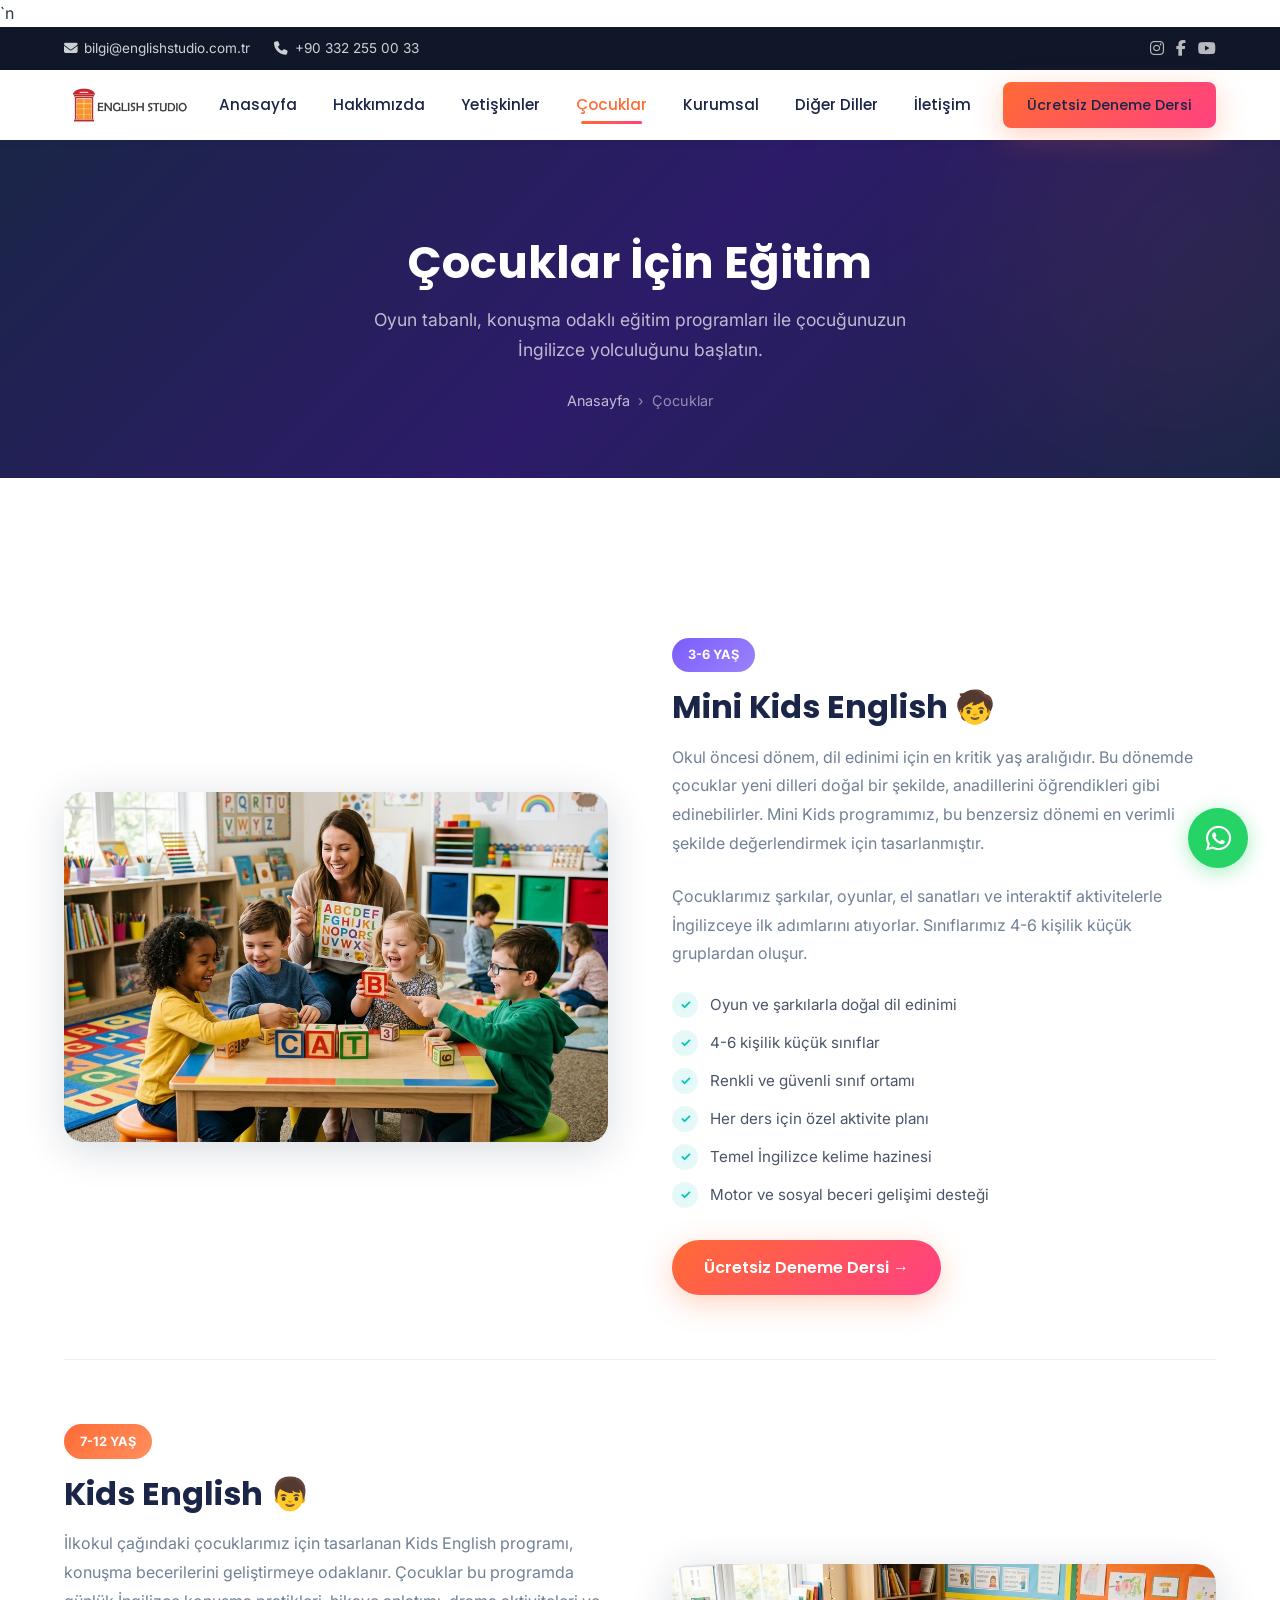
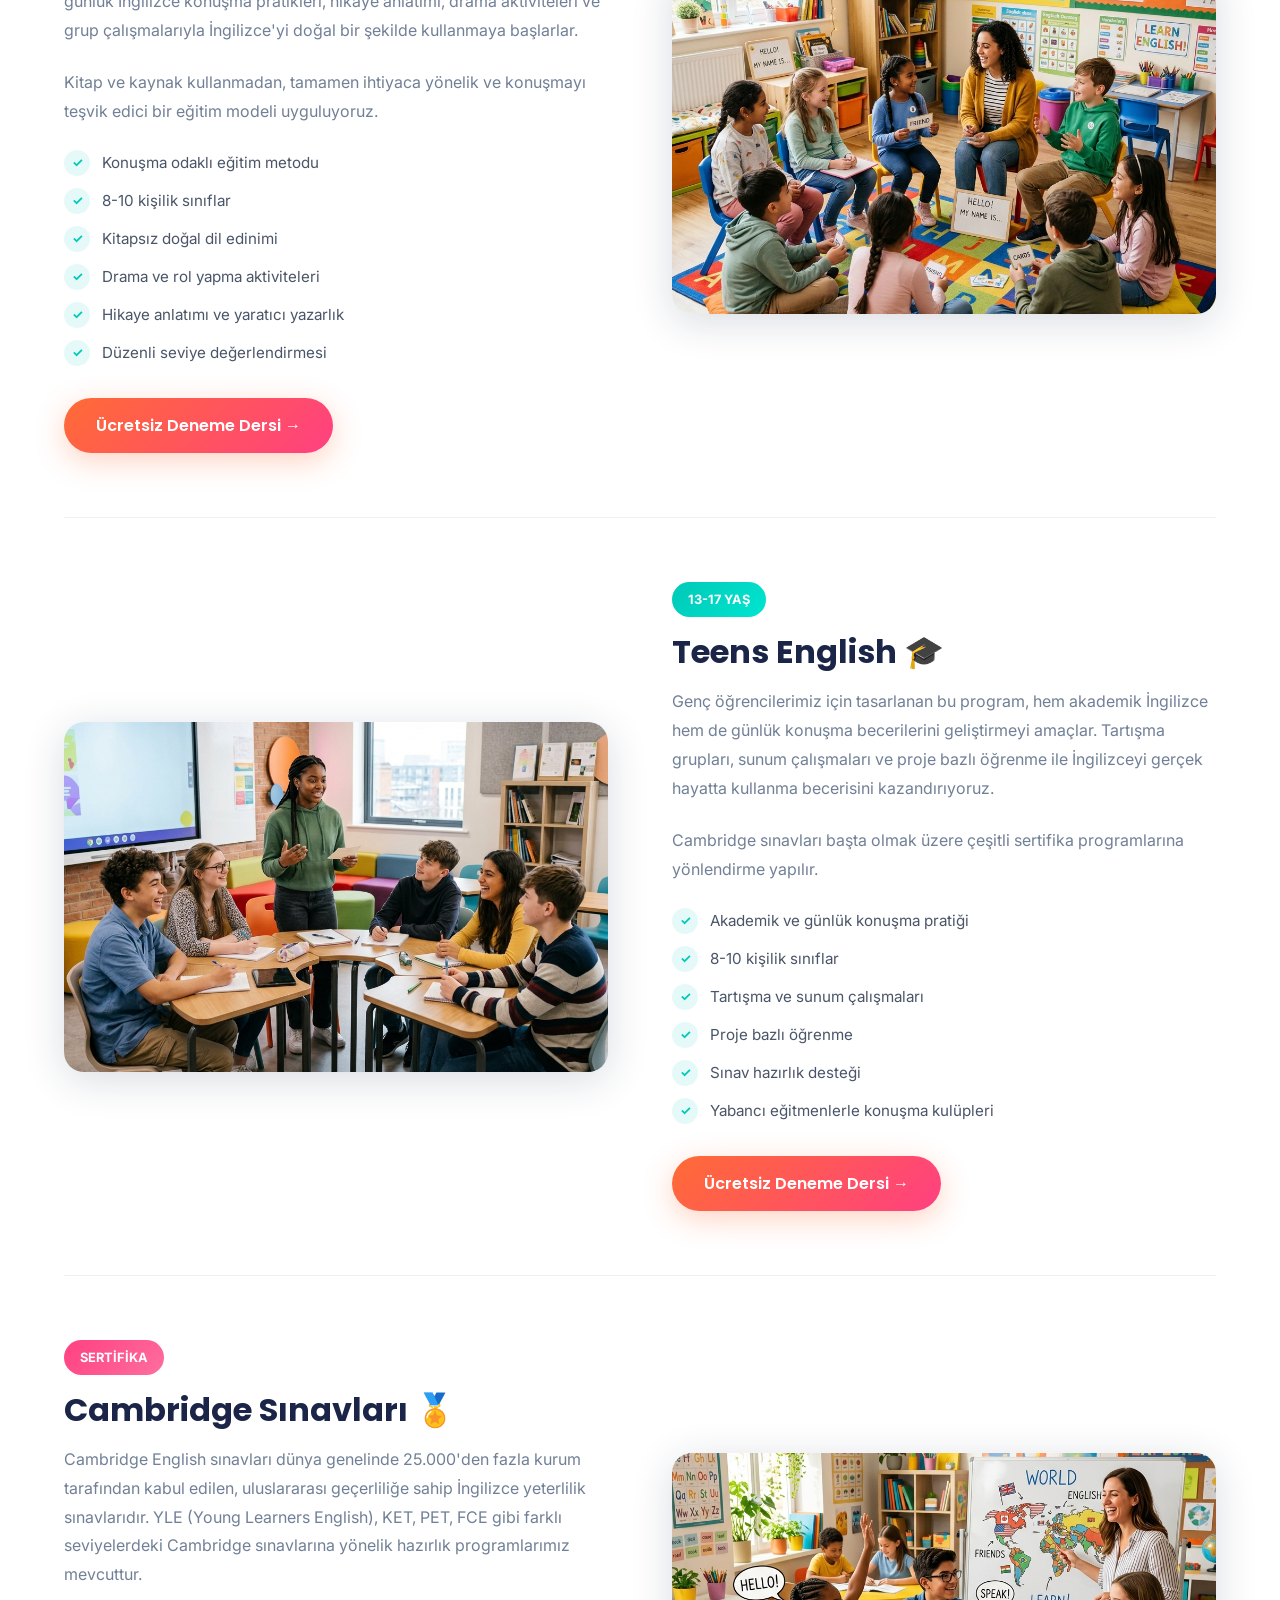
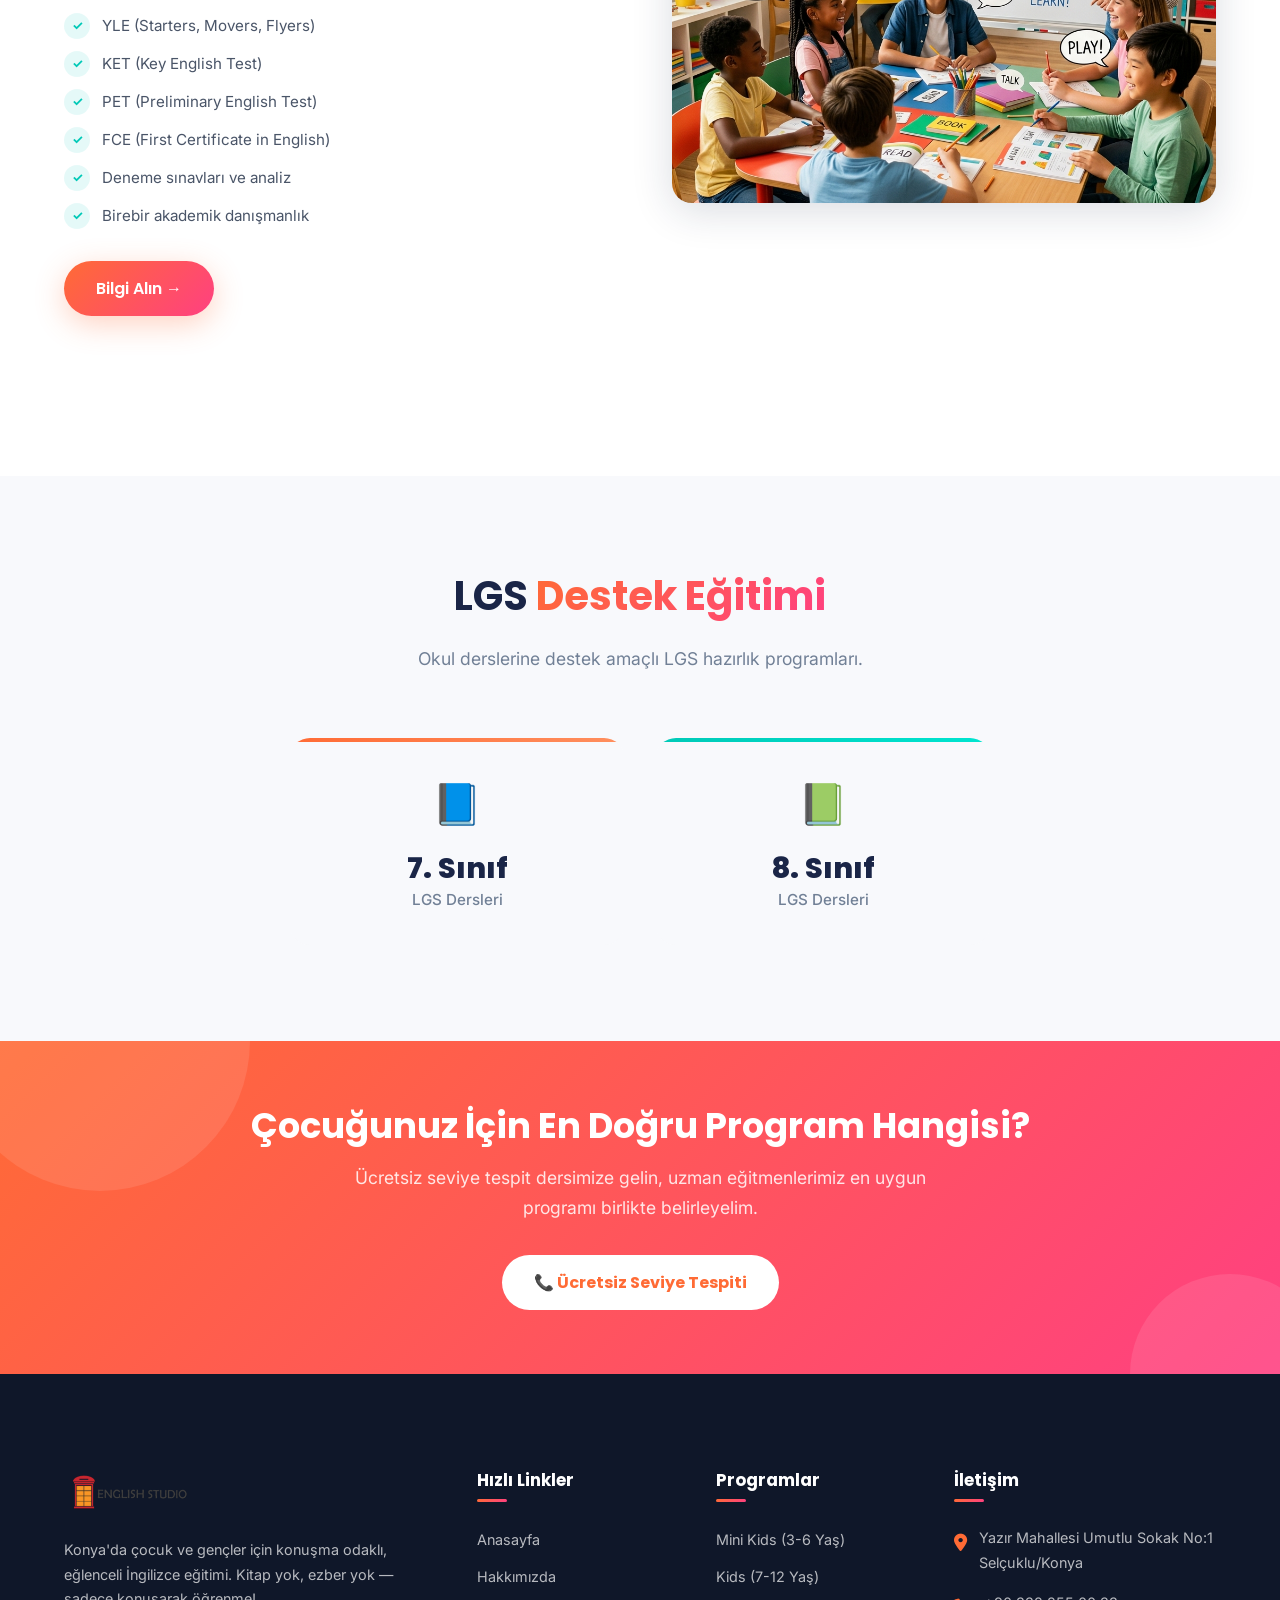
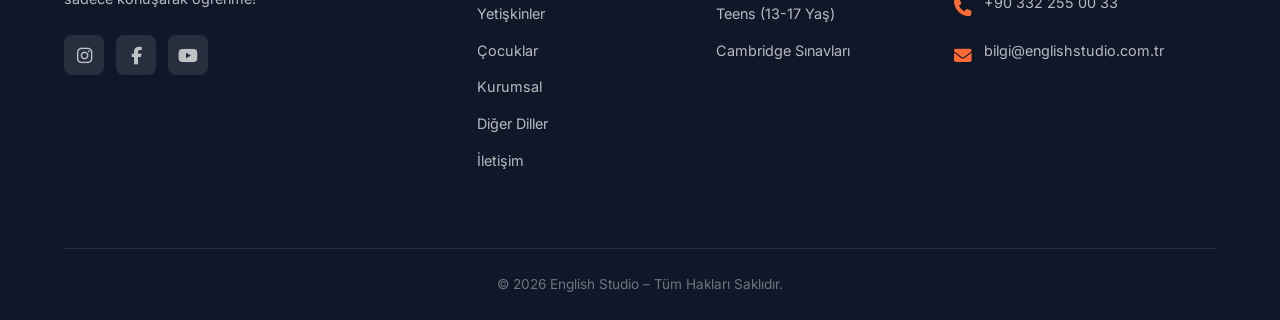
==== commit d895585b: "Add files via upload" ====
--- a/cocuklar.html
+++ b/cocuklar.html
@@ -9,7 +9,7 @@
   <meta property="og:title" content="Çocuklar İçin Eğitim – English Studio Konya">
   <meta property="og:description" content="Oyun tabanlı, konuşma odaklı eğitim programları ile çocuğunuzun İngilizce yolculuğunu başlatın.">
   <meta property="og:type" content="website">
-  <link rel="stylesheet" href="style.css">
+  <link rel="icon" type="image/png" href="images/minilogo.png">`n  <link rel="stylesheet" href="style.css">
   <link rel="stylesheet" href="https://cdnjs.cloudflare.com/ajax/libs/font-awesome/6.5.1/css/all.min.css">
 </head>
 <body>
